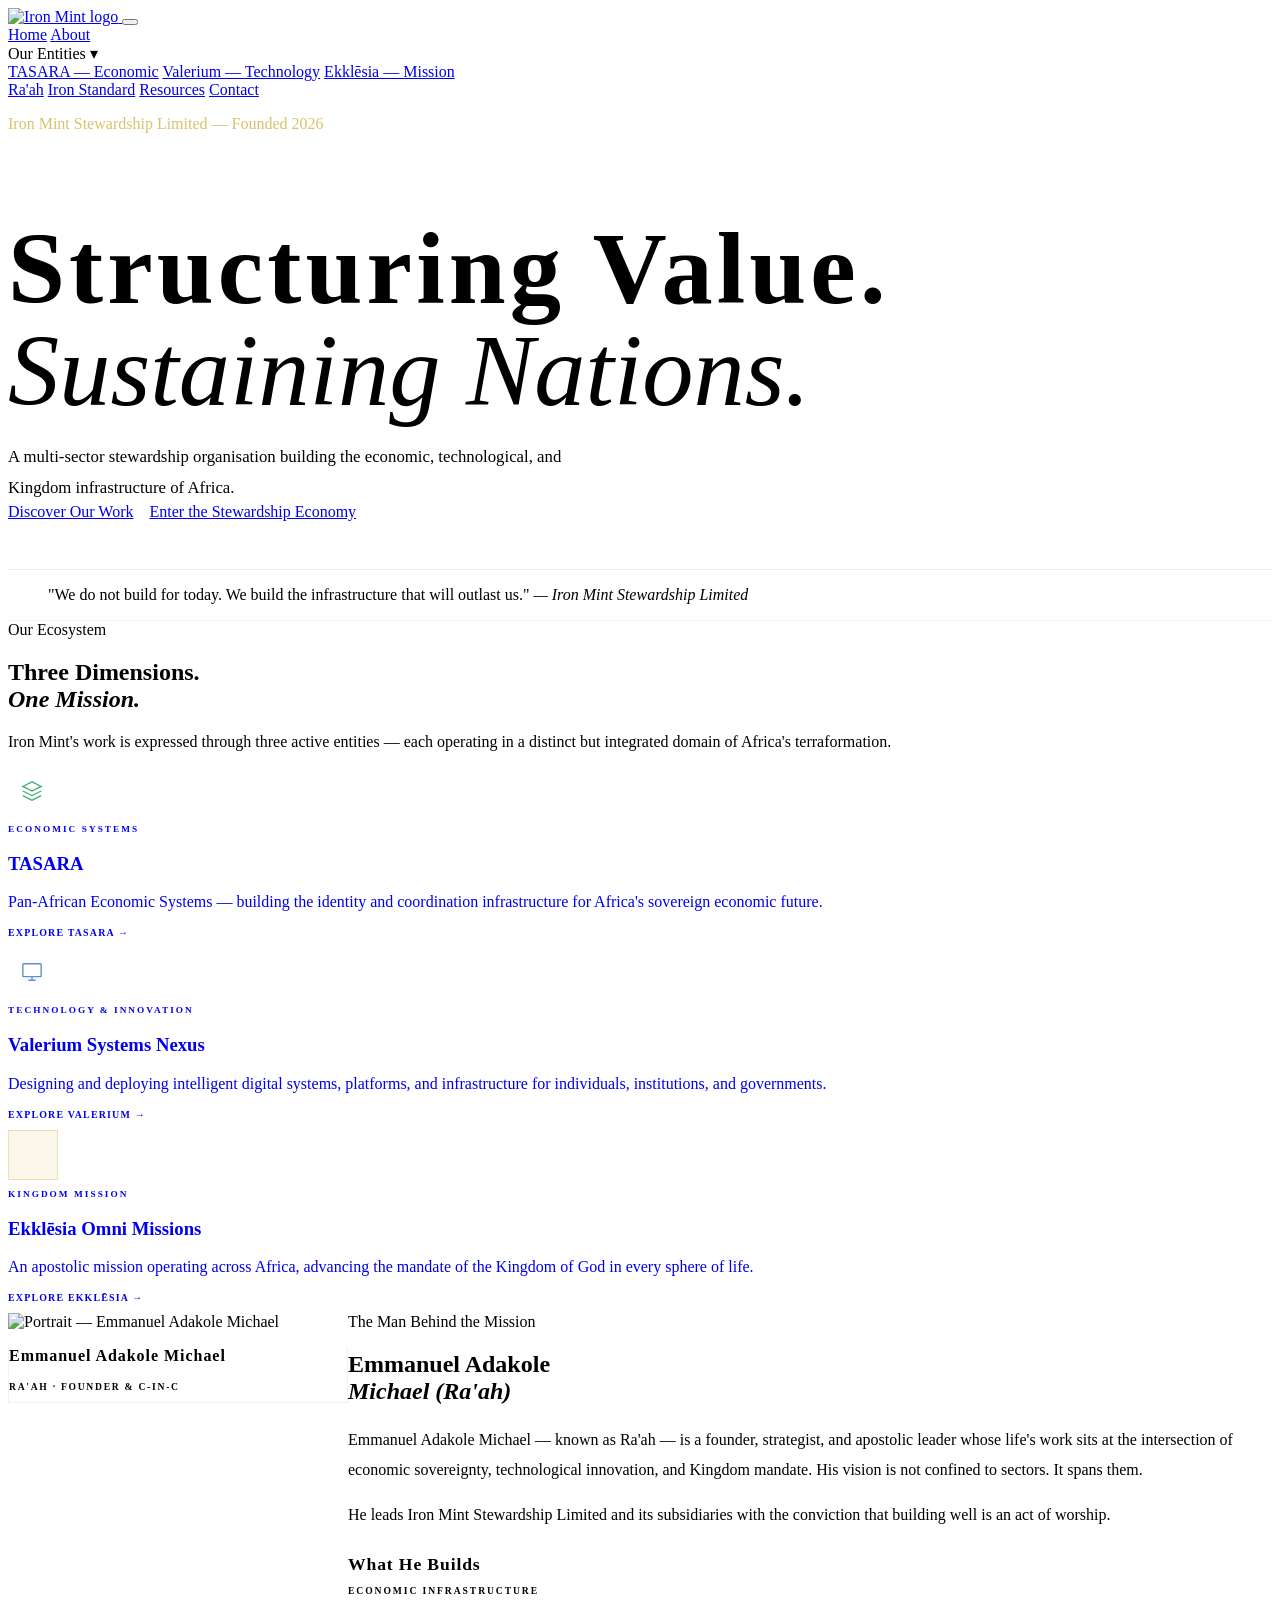
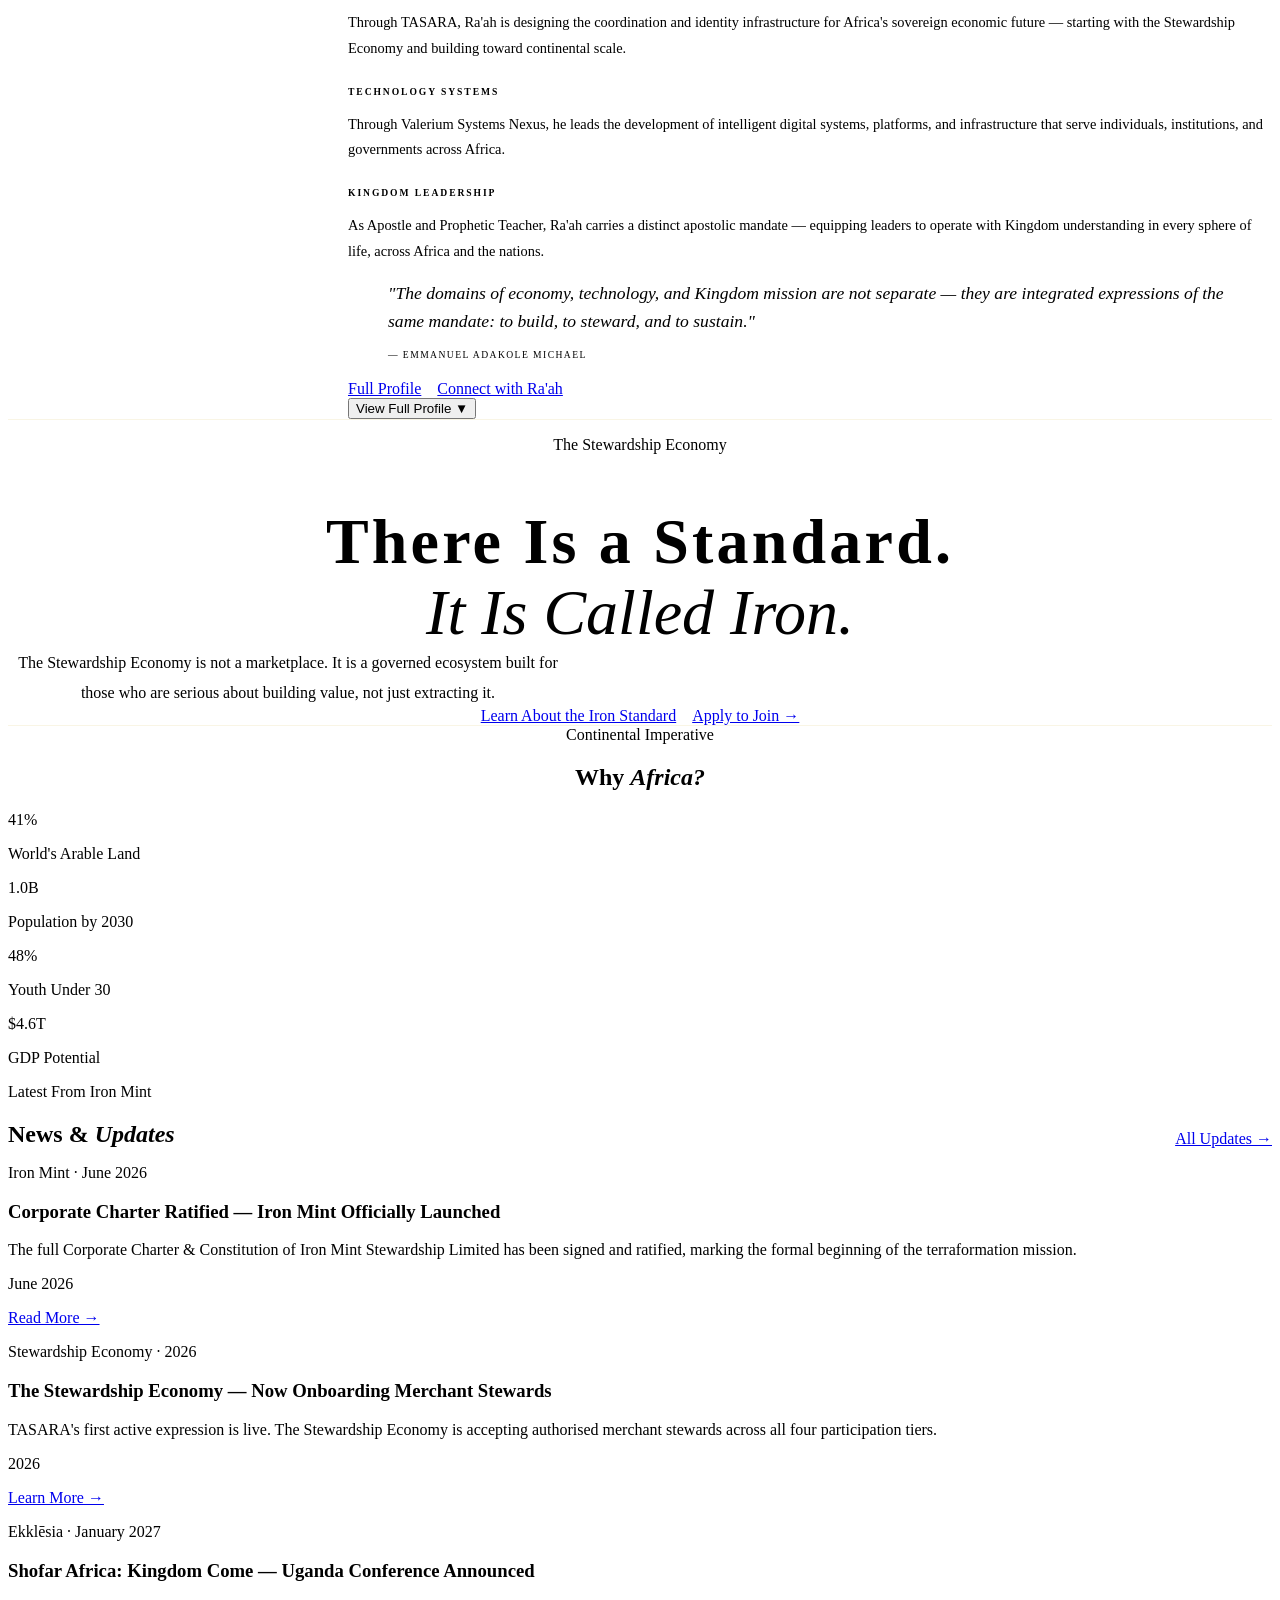
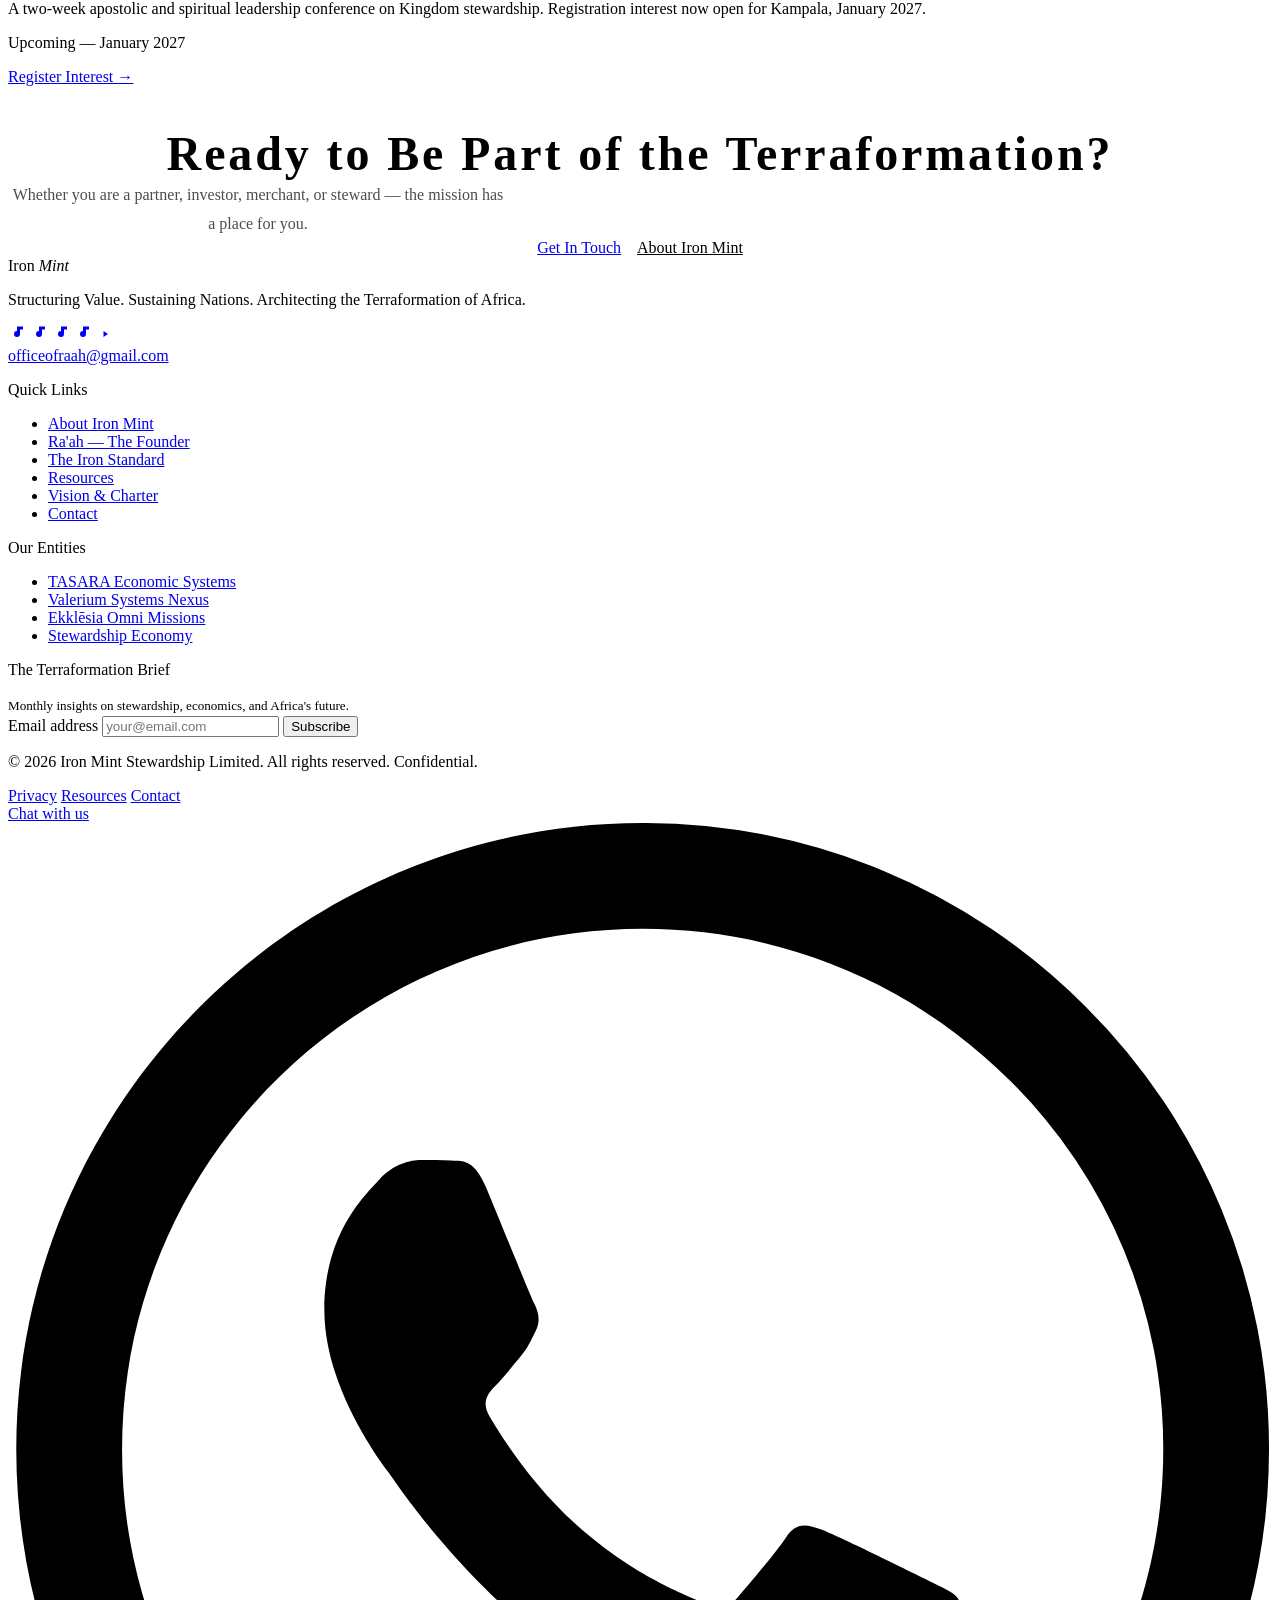
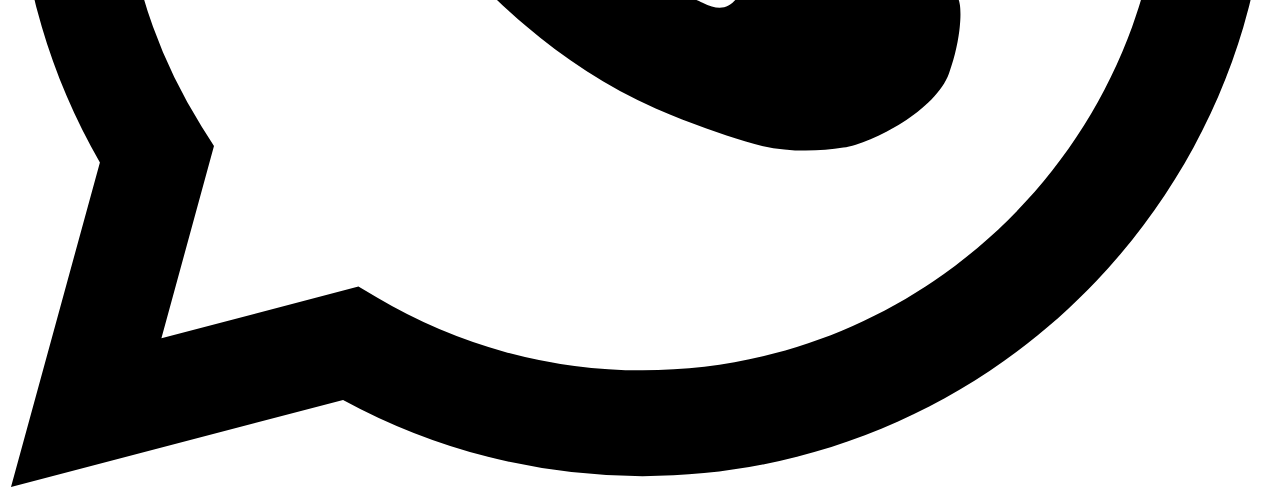
==== index.html @ 4db686f3 "Create index.html" ====
<!DOCTYPE html>
<html lang="en">
<head>
  <meta charset="UTF-8" />
  <meta name="viewport" content="width=device-width, initial-scale=1.0" />
  <title>Iron Mint Stewardship Limited — Structuring Value. Sustaining Nations.</title>
  <meta name="description" content="Iron Mint Stewardship Limited is a multi-sector stewardship organisation building the economic, technological, and Kingdom infrastructure of Africa." />
  <link rel="stylesheet" href="styles.css" />
</head>
<body>

<nav class="site-nav" role="navigation" aria-label="Main">
  <div class="nav-inner">
    <a href="index.html" class="nav-logo" aria-label="Iron Mint">
      <img src="image/iron-mint.png.webp" alt="Iron Mint logo" />
    </a>
    <button class="nav-toggle" aria-expanded="false" aria-label="Toggle navigation">
      <span></span><span></span><span></span>
    </button>
    <div class="nav-links">
      <a href="index.html"         class="nav-link" data-page="home">Home</a>
      <a href="about.html"         class="nav-link" data-page="about">About</a>
      <div class="nav-dropdown">
        <span class="nav-dropdown-toggle" aria-expanded="false">Our Entities ▾</span>
        <div class="nav-dropdown-menu">
          <a href="tasara.html">TASARA — Economic</a>
          <a href="valerium.html">Valerium — Technology</a>
          <a href="ekklesia.html">Ekklēsia — Mission</a>
        </div>
      </div>
      <a href="raah.html"          class="nav-link" data-page="raah">Ra'ah</a>
      <a href="iron-standard.html" class="nav-link" data-page="iron-standard">Iron Standard</a>
      <a href="resources.html"     class="nav-link" data-page="resources">Resources</a>
      <a href="connect.html"       class="nav-contact-btn" data-page="connect">Contact</a>
    </div>
  </div>
</nav>

<main id="main-content">

  <!-- ═══ HERO ═══ -->
  <section class="hero">
    <div class="hero-bg-grid"></div>
    <div class="hero-bg-radial"></div>
    <div class="deco-corner deco-corner-tl" aria-hidden="true"></div>
    <div class="deco-corner deco-corner-tr" aria-hidden="true"></div>

    <div class="hero-inner container">
      <p class="section-label" data-reveal style="color:rgba(201,168,44,0.7);">Iron Mint Stewardship Limited — Founded 2026</p>
      <h1 data-reveal data-reveal-delay="1"
          style="font-family:var(--font-display);font-size:clamp(3rem,8vw,6.5rem);font-weight:600;line-height:1.0;color:var(--white);max-width:900px;margin-bottom:var(--sp-md);letter-spacing:0.04em;">
        Structuring Value.<br><em style="font-family:var(--font-serif);color:var(--gold);font-weight:400;letter-spacing:0;">Sustaining Nations.</em>
      </h1>
      <div data-reveal data-reveal-delay="2" style="width:80px;height:1px;background:linear-gradient(90deg,var(--gold),transparent);margin-bottom:var(--sp-md);"></div>
      <p data-reveal data-reveal-delay="2"
         style="font-size:1.05rem;color:var(--white-70);max-width:560px;line-height:1.85;margin-bottom:var(--sp-lg);font-weight:300;">
        A multi-sector stewardship organisation building the economic, technological, and Kingdom infrastructure of Africa.
      </p>
      <div data-reveal data-reveal-delay="3" style="display:flex;flex-wrap:wrap;gap:1rem;">
        <a href="about.html" class="btn btn-gold">Discover Our Work</a>
        <a href="iron-standard.html" class="btn btn-outline-white">Enter the Stewardship Economy</a>
      </div>
      <div aria-hidden="true" data-reveal data-reveal-delay="5" style="margin-top:var(--sp-2xl);display:flex;align-items:center;gap:0.75rem;">
        <div style="width:1px;height:48px;background:linear-gradient(to bottom,var(--gold),transparent);"></div>
        <span style="font-family:var(--font-display);font-size:0.55rem;letter-spacing:0.3em;text-transform:uppercase;color:rgba(255,255,255,0.3);">Scroll to discover</span>
      </div>
    </div>
  </section>

  <!-- ═══ MISSION PULL QUOTE ═══ -->
  <section class="section-full section-mid" style="border-top:1px solid rgba(201,168,44,0.15);border-bottom:1px solid rgba(201,168,44,0.1);">
    <div class="container" style="padding:var(--sp-xl) var(--sp-md);max-width:920px;">
      <blockquote class="pull-quote" data-reveal>
        "We do not build for today. We build the infrastructure that will outlast us."
        <cite>— Iron Mint Stewardship Limited</cite>
      </blockquote>
    </div>
  </section>

  <!-- ═══ THREE ENTITY CARDS ═══ -->
  <section class="section-full" style="background:var(--black-soft);">
    <div class="container" style="padding:var(--sp-xl) var(--sp-md);">
      <div data-reveal style="margin-bottom:var(--sp-lg);">
        <span class="section-label">Our Ecosystem</span>
        <h2 class="section-title">Three Dimensions.<br><em>One Mission.</em></h2>
        <p class="section-intro">Iron Mint's work is expressed through three active entities — each operating in a distinct but integrated domain of Africa's terraformation.</p>
      </div>
      <div class="grid-3">
        <a href="tasara.html" style="text-decoration:none;">
          <div class="card" style="border-top:3px solid var(--tasara);height:100%;" data-reveal>
            <div style="width:48px;height:48px;background:var(--tasara-glow);border:1px solid var(--tasara-dim);display:flex;align-items:center;justify-content:center;margin-bottom:var(--sp-md);">
              <svg width="22" height="22" viewBox="0 0 24 24" fill="none" stroke="#4CAF7D" stroke-width="1.5"><path d="M12 2L2 7l10 5 10-5-10-5z"/><path d="M2 17l10 5 10-5M2 12l10 5 10-5"/></svg>
            </div>
            <p style="font-family:var(--font-display);font-size:0.58rem;font-weight:700;letter-spacing:0.22em;text-transform:uppercase;color:var(--tasara);margin-bottom:0.5rem;">Economic Systems</p>
            <h3 class="card-title">TASARA</h3>
            <p class="card-body">Pan-African Economic Systems — building the identity and coordination infrastructure for Africa's sovereign economic future.</p>
            <p style="font-family:var(--font-display);font-size:0.62rem;font-weight:700;letter-spacing:0.12em;text-transform:uppercase;color:var(--tasara);margin-top:var(--sp-md);">Explore TASARA →</p>
          </div>
        </a>
        <a href="valerium.html" style="text-decoration:none;">
          <div class="card" style="border-top:3px solid var(--valerium);height:100%;" data-reveal data-reveal-delay="1">
            <div style="width:48px;height:48px;background:var(--valerium-glow);border:1px solid var(--valerium-dim);display:flex;align-items:center;justify-content:center;margin-bottom:var(--sp-md);">
              <svg width="22" height="22" viewBox="0 0 24 24" fill="none" stroke="#5E8FCC" stroke-width="1.5"><rect x="2" y="3" width="20" height="14" rx="1"/><path d="M8 21h8M12 17v4"/></svg>
            </div>
            <p style="font-family:var(--font-display);font-size:0.58rem;font-weight:700;letter-spacing:0.22em;text-transform:uppercase;color:var(--valerium);margin-bottom:0.5rem;">Technology &amp; Innovation</p>
            <h3 class="card-title">Valerium Systems Nexus</h3>
            <p class="card-body">Designing and deploying intelligent digital systems, platforms, and infrastructure for individuals, institutions, and governments.</p>
            <p style="font-family:var(--font-display);font-size:0.62rem;font-weight:700;letter-spacing:0.12em;text-transform:uppercase;color:var(--valerium);margin-top:var(--sp-md);">Explore Valerium →</p>
          </div>
        </a>
        <a href="ekklesia.html" style="text-decoration:none;">
          <div class="card" style="border-top:3px solid var(--gold);height:100%;" data-reveal data-reveal-delay="2">
            <div style="width:48px;height:48px;background:rgba(201,168,44,0.1);border:1px solid rgba(201,168,44,0.3);display:flex;align-items:center;justify-content:center;margin-bottom:var(--sp-md);">
              <svg width="22" height="22" viewBox="0 0 24 24" fill="none" stroke="var(--gold)" stroke-width="1.5"><circle cx="12" cy="12" r="10"/><path d="M12 2v20M2 12h20"/></svg>
            </div>
            <p style="font-family:var(--font-display);font-size:0.58rem;font-weight:700;letter-spacing:0.22em;text-transform:uppercase;color:var(--gold);margin-bottom:0.5rem;">Kingdom Mission</p>
            <h3 class="card-title">Ekklēsia Omni Missions</h3>
            <p class="card-body">An apostolic mission operating across Africa, advancing the mandate of the Kingdom of God in every sphere of life.</p>
            <p style="font-family:var(--font-display);font-size:0.62rem;font-weight:700;letter-spacing:0.12em;text-transform:uppercase;color:var(--gold);margin-top:var(--sp-md);">Explore Ekklēsia →</p>
          </div>
        </a>
      </div>
    </div>
  </section>

  <!-- ═══ RA'AH — CEO SECTION ═══ -->
  <section id="ceo" class="section-full section-mid">
    <div class="container" style="padding:var(--sp-xl) var(--sp-md);">
      <div style="display:grid;grid-template-columns:1fr;gap:var(--sp-xl);align-items:start;" id="ceo-grid">
        <div data-reveal style="max-width:360px;">
          <div class="ceo-photo-frame">
            <img src="image/about.png.webp" alt="Portrait — Emmanuel Adakole Michael" style="width:100%;height:100%;object-fit:cover;display:block;" />
          </div>
          <div style="background:var(--black-surface);padding:var(--sp-sm) var(--sp-md);border:1px solid rgba(201,168,44,0.15);border-top:none;">
            <p style="font-family:var(--font-display);font-size:1rem;color:var(--white);font-weight:600;letter-spacing:0.06em;">Emmanuel Adakole Michael</p>
            <p style="font-family:var(--font-display);font-size:0.6rem;font-weight:600;letter-spacing:0.18em;text-transform:uppercase;color:var(--gold);margin-top:0.3rem;">Ra'ah · Founder &amp; C-in-C</p>
          </div>
        </div>
        <div data-reveal data-reveal-delay="1">
          <span class="section-label">The Man Behind the Mission</span>
          <h2 class="section-title">Emmanuel Adakole<br><em>Michael (Ra'ah)</em></h2>
          <div class="gold-rule"></div>
          <p style="font-size:1rem;color:var(--white-70);line-height:1.85;margin-bottom:var(--sp-md);font-weight:300;">
            Emmanuel Adakole Michael — known as Ra'ah — is a founder, strategist, and apostolic leader whose life's work sits at the intersection of economic sovereignty, technological innovation, and Kingdom mandate. His vision is not confined to sectors. It spans them.
          </p>
          <p style="font-size:1rem;color:var(--white-45);line-height:1.85;margin-bottom:var(--sp-md);font-weight:300;">
            He leads Iron Mint Stewardship Limited and its subsidiaries with the conviction that building well is an act of worship.
          </p>
          <div class="ceo-expand-content" id="ceo-expand-content">
            <div style="border-top:1px solid rgba(255,255,255,0.08);padding-top:var(--sp-md);margin-top:var(--sp-xs);">
              <h4 style="font-family:var(--font-display);font-size:1.1rem;color:var(--white);margin-bottom:var(--sp-sm);letter-spacing:0.05em;">What He Builds</h4>
              <div style="display:grid;gap:var(--sp-md);">
                <div style="border-left:2px solid var(--tasara);padding-left:var(--sp-md);">
                  <p style="font-family:var(--font-display);font-size:0.6rem;font-weight:700;letter-spacing:0.2em;text-transform:uppercase;color:var(--tasara);margin-bottom:0.4rem;">Economic Infrastructure</p>
                  <p style="font-size:0.9rem;color:var(--white-70);line-height:1.8;">Through TASARA, Ra'ah is designing the coordination and identity infrastructure for Africa's sovereign economic future — starting with the Stewardship Economy and building toward continental scale.</p>
                </div>
                <div style="border-left:2px solid var(--valerium);padding-left:var(--sp-md);">
                  <p style="font-family:var(--font-display);font-size:0.6rem;font-weight:700;letter-spacing:0.2em;text-transform:uppercase;color:var(--valerium);margin-bottom:0.4rem;">Technology Systems</p>
                  <p style="font-size:0.9rem;color:var(--white-70);line-height:1.8;">Through Valerium Systems Nexus, he leads the development of intelligent digital systems, platforms, and infrastructure that serve individuals, institutions, and governments across Africa.</p>
                </div>
                <div style="border-left:2px solid var(--gold);padding-left:var(--sp-md);">
                  <p style="font-family:var(--font-display);font-size:0.6rem;font-weight:700;letter-spacing:0.2em;text-transform:uppercase;color:var(--gold);margin-bottom:0.4rem;">Kingdom Leadership</p>
                  <p style="font-size:0.9rem;color:var(--white-70);line-height:1.8;">As Apostle and Prophetic Teacher, Ra'ah carries a distinct apostolic mandate — equipping leaders to operate with Kingdom understanding in every sphere of life, across Africa and the nations.</p>
                </div>
              </div>
              <blockquote style="border-left:2px solid var(--gold);padding-left:var(--sp-md);margin-top:var(--sp-md);font-family:var(--font-serif);font-style:italic;font-size:1.1rem;color:var(--white-90);line-height:1.6;">
                "The domains of economy, technology, and Kingdom mission are not separate — they are integrated expressions of the same mandate: to build, to steward, and to sustain."
                <cite style="display:block;margin-top:0.75rem;font-family:var(--font-display);font-size:0.6rem;font-style:normal;letter-spacing:0.15em;text-transform:uppercase;color:var(--gold-dim);">— Emmanuel Adakole Michael</cite>
              </blockquote>
              <div style="display:flex;flex-wrap:wrap;gap:1rem;margin-top:var(--sp-md);">
                <a href="raah.html" class="btn btn-outline-gold btn-sm">Full Profile</a>
                <a href="connect.html" class="btn btn-ghost btn-sm"
                   data-wa-message="Hello Iron Mint, I would like to connect with Ra'ah regarding a business/ministry opportunity.">Connect with Ra'ah</a>
              </div>
            </div>
          </div>
          <button class="btn-expand" id="ceo-expand-btn" aria-expanded="false">
            <span class="expand-text">View Full Profile</span>
            <span class="expand-arrow">▼</span>
          </button>
        </div>
      </div>
    </div>
  </section>

  <!-- ═══ IRON STANDARD TEASER ═══ -->
  <section class="section-full" style="background:var(--black-soft);border-top:1px solid rgba(201,168,44,0.12);border-bottom:1px solid rgba(201,168,44,0.12);">
    <div class="container" style="padding:var(--sp-xl) var(--sp-md);text-align:center;">
      <p class="section-label section-label-muted" data-reveal style="text-align:center;">The Stewardship Economy</p>
      <h2 data-reveal data-reveal-delay="1"
          style="font-family:var(--font-display);font-size:clamp(2rem,5vw,4rem);color:var(--white);margin-bottom:var(--sp-md);line-height:1.1;letter-spacing:0.05em;">
        There Is a Standard.<br><em style="font-family:var(--font-serif);color:var(--gold);font-weight:400;letter-spacing:0;">It Is Called Iron.</em>
      </h2>
      <p data-reveal data-reveal-delay="2" style="color:var(--white-70);max-width:560px;margin:0 auto var(--sp-lg);line-height:1.85;font-weight:300;">
        The Stewardship Economy is not a marketplace. It is a governed ecosystem built for those who are serious about building value, not just extracting it.
      </p>
      <div data-reveal data-reveal-delay="3" style="display:flex;flex-wrap:wrap;gap:1rem;justify-content:center;">
        <a href="iron-standard.html" class="btn btn-gold">Learn About the Iron Standard</a>
        <a href="connect.html" class="btn btn-outline-white"
           data-wa-message="Hello Iron Mint, I am interested in entering the Stewardship Economy as a merchant steward.">Apply to Join →</a>
      </div>
    </div>
  </section>

  <!-- ═══ WHY AFRICA — STATS ═══ -->
  <section class="section-full section-black">
    <div class="container" style="padding:var(--sp-xl) var(--sp-md);">
      <div data-reveal style="margin-bottom:var(--sp-lg);text-align:center;">
        <span class="section-label" style="text-align:center;display:block;">Continental Imperative</span>
        <h2 class="section-title" style="text-align:center;">Why <em>Africa?</em></h2>
      </div>
      <div class="stat-grid" data-reveal data-reveal-delay="1">
        <div class="stat-cell"><div class="stat-number" data-target="60" data-suffix="%">0%</div><p class="stat-label">World's Arable Land</p></div>
        <div class="stat-cell"><div class="stat-number" data-target="1.4" data-suffix="B" data-decimals="1">0</div><p class="stat-label">Population by 2030</p></div>
        <div class="stat-cell"><div class="stat-number" data-target="70" data-suffix="%">0%</div><p class="stat-label">Youth Under 30</p></div>
        <div class="stat-cell"><div class="stat-number" data-target="6.7" data-suffix="T" data-prefix="$" data-decimals="1">0</div><p class="stat-label">GDP Potential</p></div>
      </div>
    </div>
  </section>

  <!-- ═══ LATEST NEWS ═══ -->
  <section class="section-full section-mid">
    <div class="container" style="padding:var(--sp-xl) var(--sp-md);">
      <div style="display:flex;align-items:flex-end;justify-content:space-between;flex-wrap:wrap;gap:var(--sp-sm);margin-bottom:var(--sp-lg);" data-reveal>
        <div>
          <span class="section-label">Latest From Iron Mint</span>
          <h2 class="section-title" style="margin-bottom:0;">News &amp; <em>Updates</em></h2>
        </div>
        <a href="connect.html#insights" class="btn btn-ghost">All Updates →</a>
      </div>
      <div class="grid-3">
        <article class="news-card" data-reveal>
          <div class="news-card-body">
            <p class="news-tag">Iron Mint · June 2026</p>
            <h3 class="news-title">Corporate Charter Ratified — Iron Mint Officially Launched</h3>
            <p class="news-excerpt">The full Corporate Charter &amp; Constitution of Iron Mint Stewardship Limited has been signed and ratified, marking the formal beginning of the terraformation mission.</p>
            <p class="news-date">June 2026</p>
          </div>
          <div style="padding:0 var(--sp-md) var(--sp-md);">
            <a href="connect.html" class="btn btn-ghost btn-sm"
               data-wa-message="Hello Iron Mint, I'd like to learn more about your recent launch and charter.">Read More →</a>
          </div>
        </article>
        <article class="news-card" data-reveal data-reveal-delay="1">
          <div class="news-card-body">
            <p class="news-tag">Stewardship Economy · 2026</p>
            <h3 class="news-title">The Stewardship Economy — Now Onboarding Merchant Stewards</h3>
            <p class="news-excerpt">TASARA's first active expression is live. The Stewardship Economy is accepting authorised merchant stewards across all four participation tiers.</p>
            <p class="news-date">2026</p>
          </div>
          <div style="padding:0 var(--sp-md) var(--sp-md);">
            <a href="iron-standard.html" class="btn btn-ghost btn-sm">Learn More →</a>
          </div>
        </article>
        <article class="news-card" data-reveal data-reveal-delay="2">
          <div class="news-card-body">
            <p class="news-tag">Ekklēsia · January 2027</p>
            <h3 class="news-title">Shofar Africa: Kingdom Come — Uganda Conference Announced</h3>
            <p class="news-excerpt">A two-week apostolic and spiritual leadership conference on Kingdom stewardship. Registration interest now open for Kampala, January 2027.</p>
            <p class="news-date">Upcoming — January 2027</p>
          </div>
          <div style="padding:0 var(--sp-md) var(--sp-md);">
            <a class="btn btn-ghost btn-sm"
               data-wa-message="Hello Iron Mint, I am interested in the Shofar Africa Kingdom Come conference in Uganda, January 2027.">Register Interest →</a>
          </div>
        </article>
      </div>
    </div>
  </section>

  <!-- ═══ FINAL CTA ═══ -->
  <section class="section-full section-gold" style="text-align:center;">
    <div class="container" style="padding:var(--sp-xl) var(--sp-md);">
      <h2 data-reveal style="font-family:var(--font-display);font-size:clamp(1.8rem,4vw,3rem);color:var(--black);margin-bottom:var(--sp-md);letter-spacing:0.06em;">
        Ready to Be Part of the Terraformation?
      </h2>
      <p data-reveal data-reveal-delay="1" style="color:rgba(0,0,0,0.7);max-width:500px;margin:0 auto var(--sp-lg);line-height:1.8;font-weight:400;">
        Whether you are a partner, investor, merchant, or steward — the mission has a place for you.
      </p>
      <div data-reveal data-reveal-delay="2" style="display:flex;flex-wrap:wrap;gap:1rem;justify-content:center;">
        <a href="connect.html" class="btn btn-dark">Get In Touch</a>
        <a href="about.html"   class="btn btn-outline-gold" style="border-color:var(--black);color:var(--black);">About Iron Mint</a>
      </div>
    </div>
  </section>

</main>

<footer class="site-footer">
  <div class="footer-main">
    <div>
      <div class="footer-brand-name">Iron <em>Mint</em></div>
      <p class="footer-tagline">Structuring Value. Sustaining Nations. Architecting the Terraformation of Africa.</p>
      <div class="footer-social-row" style="margin-top:var(--sp-md);">
        <a href="https://tiktok.com/@apostleraah" class="footer-social-link" aria-label="TikTok" target="_blank" rel="noopener"><svg class="icon icon-tiktok" width="18" height="18" viewBox="0 0 24 24" xmlns="http://www.w3.org/2000/svg" aria-hidden="true"><path d="M12 2v6a4 4 0 1 0 4 4V6h4V2h-8z" fill="currentColor"/></svg></a>
        <a href="https://tiktok.com/@apostleraah" class="footer-social-link" aria-label="TikTok" target="_blank" rel="noopener"><svg class="icon icon-tiktok" width="18" height="18" viewBox="0 0 24 24" xmlns="http://www.w3.org/2000/svg" aria-hidden="true"><path d="M12 2v6a4 4 0 1 0 4 4V6h4V2h-8z" fill="currentColor"/></svg></a>
        <a href="https://tiktok.com/@apostleraah" class="footer-social-link" aria-label="TikTok" target="_blank" rel="noopener"><svg class="icon icon-tiktok" width="18" height="18" viewBox="0 0 24 24" xmlns="http://www.w3.org/2000/svg" aria-hidden="true"><path d="M12 2v6a4 4 0 1 0 4 4V6h4V2h-8z" fill="currentColor"/></svg></a>
        <a href="https://tiktok.com/@apostleraah" class="footer-social-link" aria-label="TikTok" target="_blank" rel="noopener"><svg class="icon icon-tiktok" width="18" height="18" viewBox="0 0 24 24" xmlns="http://www.w3.org/2000/svg" aria-hidden="true"><path d="M12 2v6a4 4 0 1 0 4 4V6h4V2h-8z" fill="currentColor"/></svg></a>
        <a href="https://youtube.com/@apostle_raah" class="footer-social-link" aria-label="YouTube" target="_blank" rel="noopener"><svg class="icon icon-youtube" width="18" height="18" viewBox="0 0 24 24" xmlns="http://www.w3.org/2000/svg" aria-hidden="true"><path d="M10 8l6 4-6 4z" fill="currentColor"/></svg></a>
      </div>
      <p style="margin-top:var(--sp-md);"><a href="mailto:officeofraah@gmail.com" class="footer-email-link">officeofraah@gmail.com</a></p>
    </div>
    <div>
      <p class="footer-heading">Quick Links</p>
      <ul class="footer-link-list">
        <li><a href="about.html">About Iron Mint</a></li>
        <li><a href="raah.html">Ra'ah — The Founder</a></li>
        <li><a href="iron-standard.html">The Iron Standard</a></li>
        <li><a href="resources.html">Resources</a></li>
        <li><a href="legacy.html">Vision &amp; Charter</a></li>
        <li><a href="connect.html">Contact</a></li>
      </ul>
    </div>
    <div>
      <p class="footer-heading">Our Entities</p>
      <ul class="footer-link-list">
        <li><a href="tasara.html">TASARA Economic Systems</a></li>
        <li><a href="valerium.html">Valerium Systems Nexus</a></li>
        <li><a href="ekklesia.html">Ekklēsia Omni Missions</a></li>
        <li><a href="iron-standard.html">Stewardship Economy</a></li>
      </ul>
    </div>
    <div>
      <p class="footer-heading">The Terraformation Brief</p>
      <p style="font-size:0.82rem;color:var(--white-45);margin-bottom:var(--sp-sm);line-height:1.65;">Monthly insights on stewardship, economics, and Africa's future.</p>
      <form class="newsletter-form footer-newsletter-form" novalidate>
        <label for="footer-nl" class="sr-only">Email address</label>
        <input type="email" id="footer-nl" placeholder="your@email.com" required />
        <button type="submit">Subscribe</button>
      </form>
    </div>
  </div>
  <div class="footer-bottom">
    <p class="footer-copy">© <span class="current-year">2026</span> Iron Mint Stewardship Limited. All rights reserved. Confidential.</p>
    <div class="footer-bottom-links">
      <a href="#">Privacy</a>
      <a href="resources.html">Resources</a>
      <a href="connect.html">Contact</a>
    </div>
  </div>
</footer>

<script src="app.js"></script>
<script>
  document.querySelector('[data-page="home"]').setAttribute('aria-current','page');
  const g = document.getElementById('ceo-grid');
  if (g && window.innerWidth >= 900) { g.style.gridTemplateColumns = '340px 1fr'; }
  window.addEventListener('resize', () => {
    if (g) g.style.gridTemplateColumns = window.innerWidth >= 900 ? '340px 1fr' : '1fr';
  });
</script>
</body>
</html>
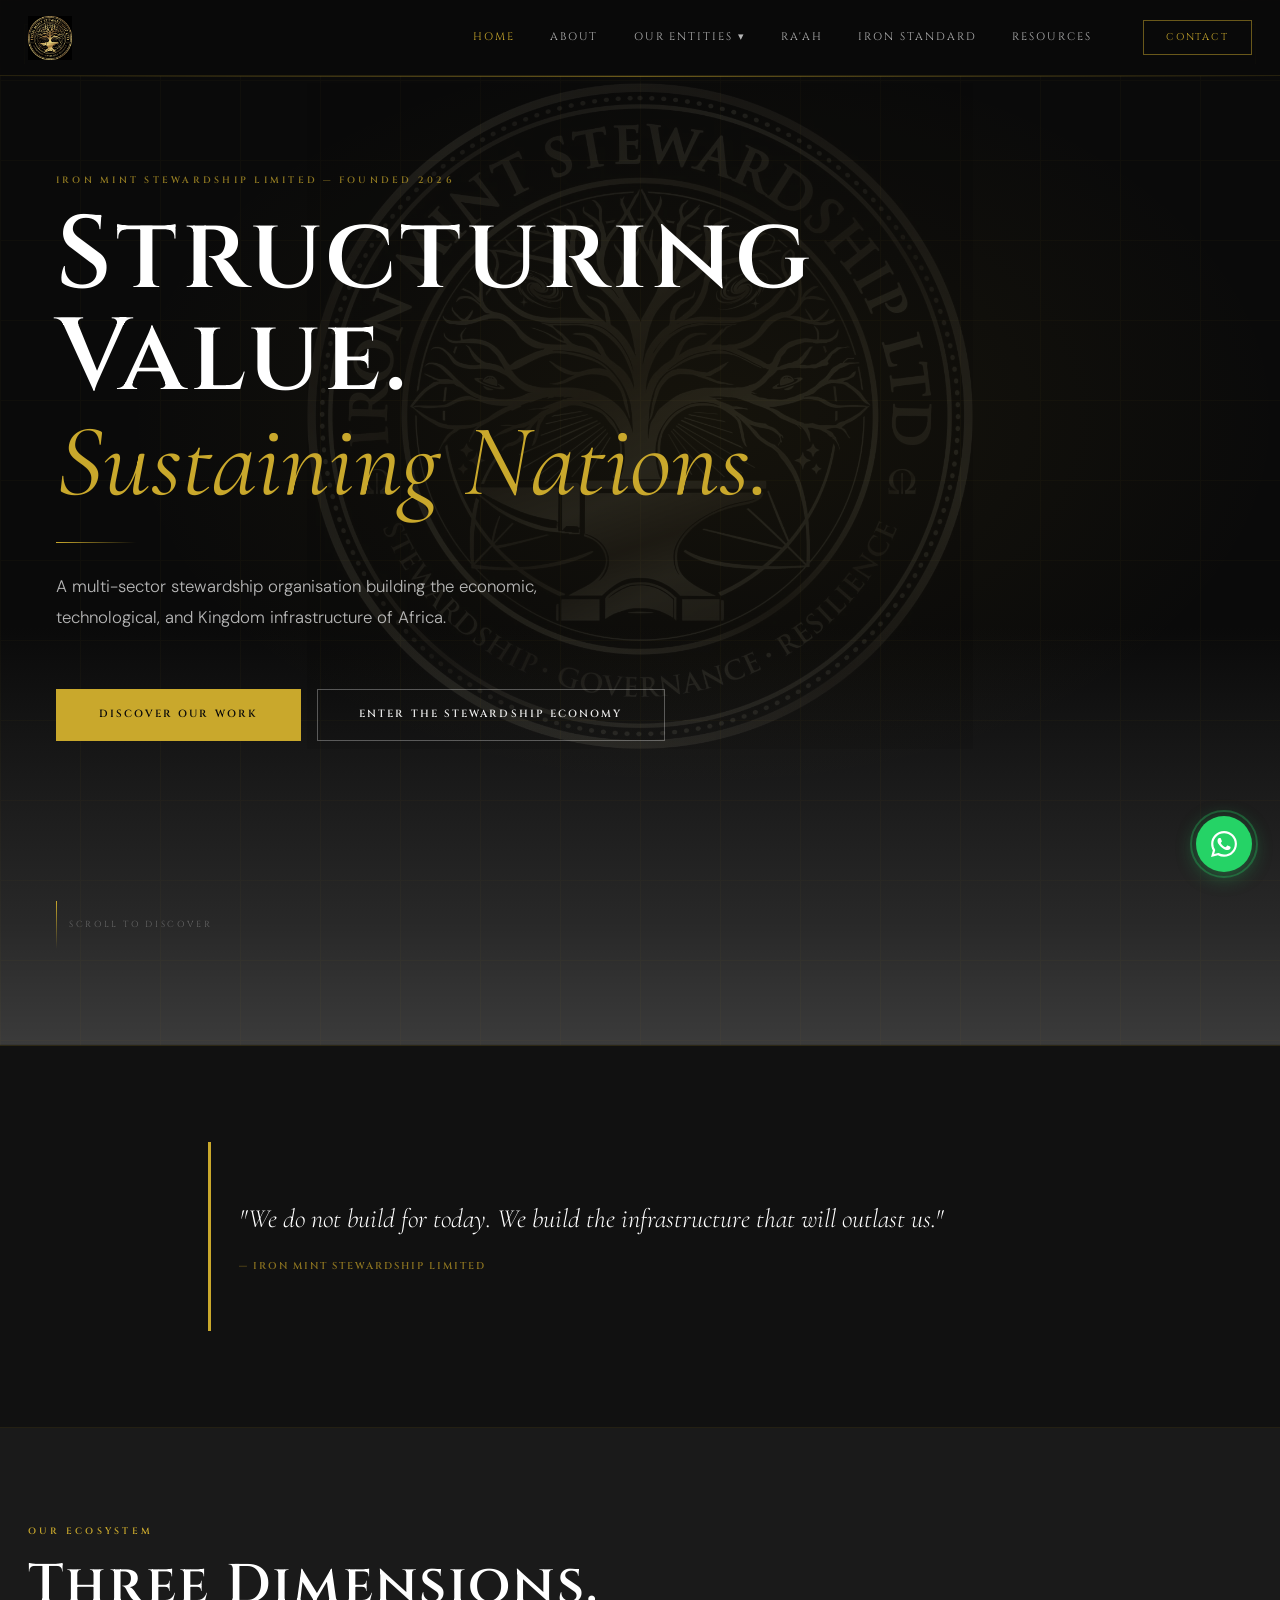
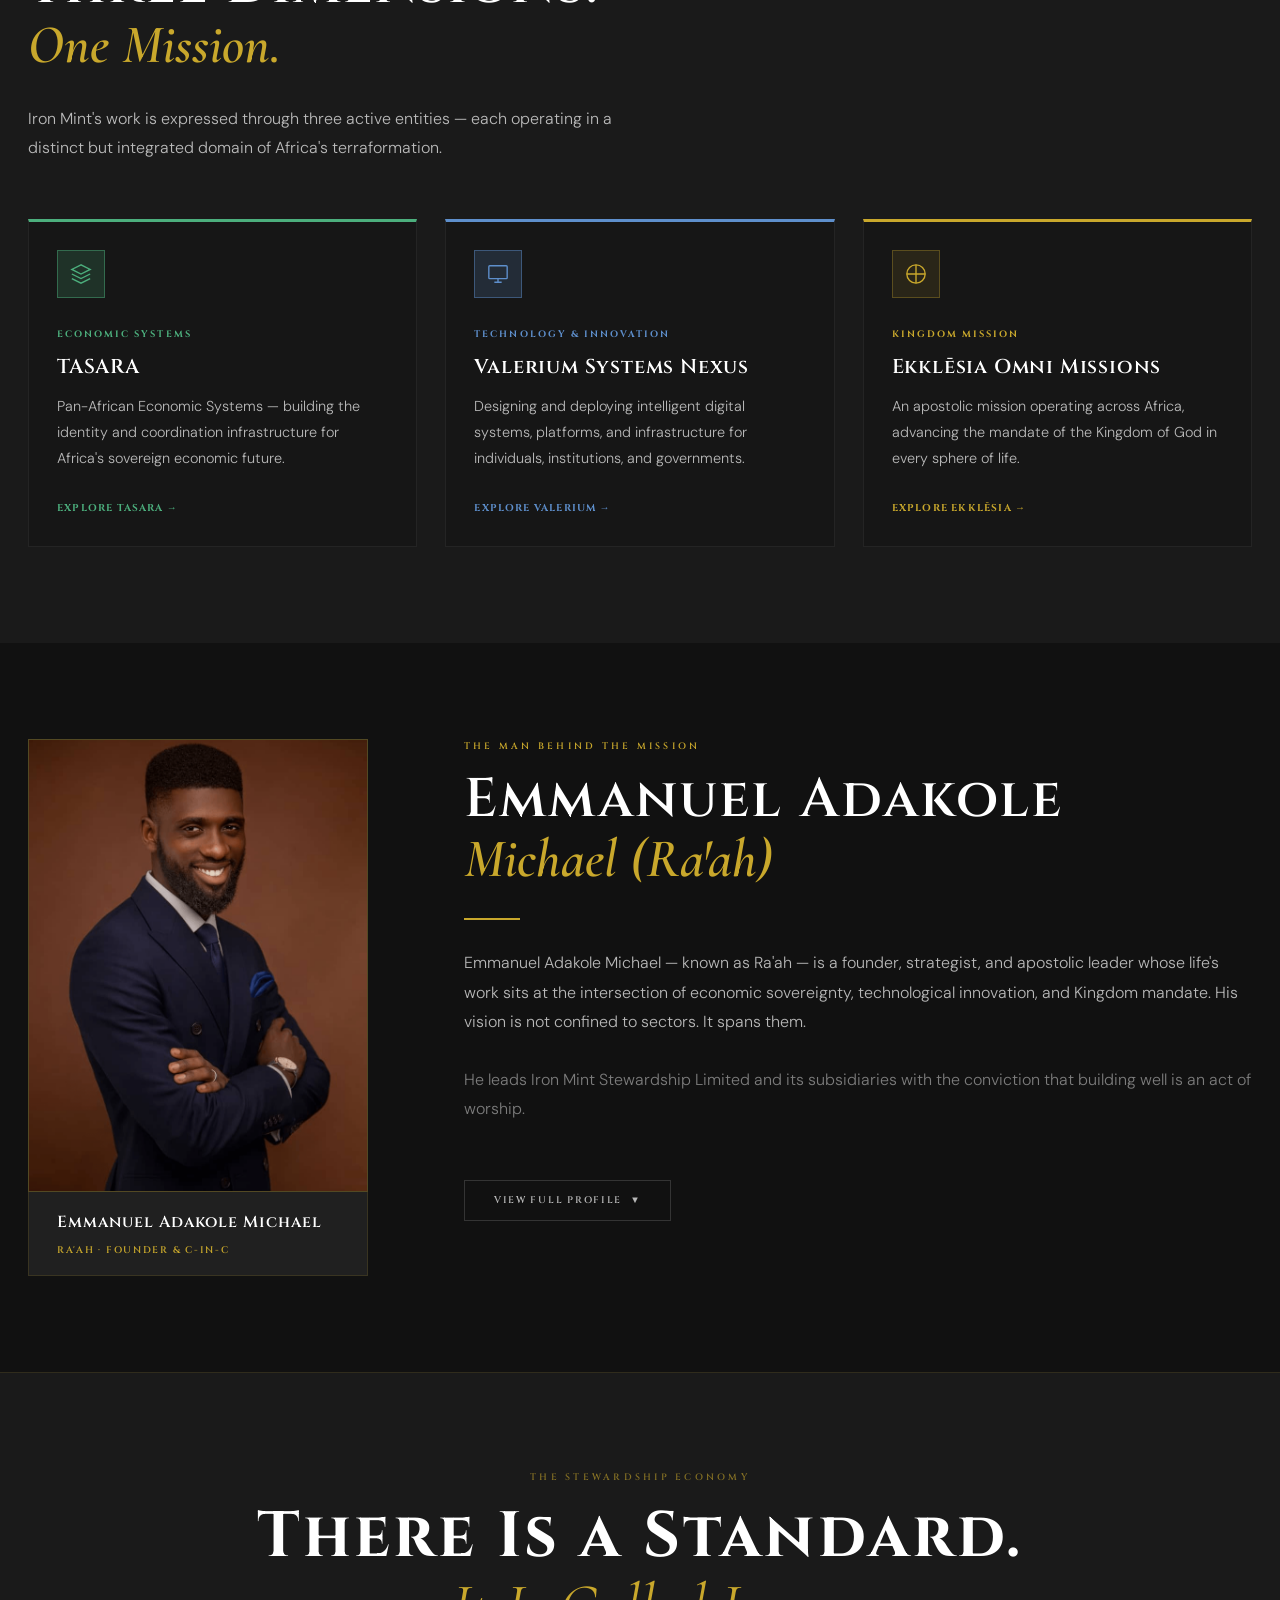
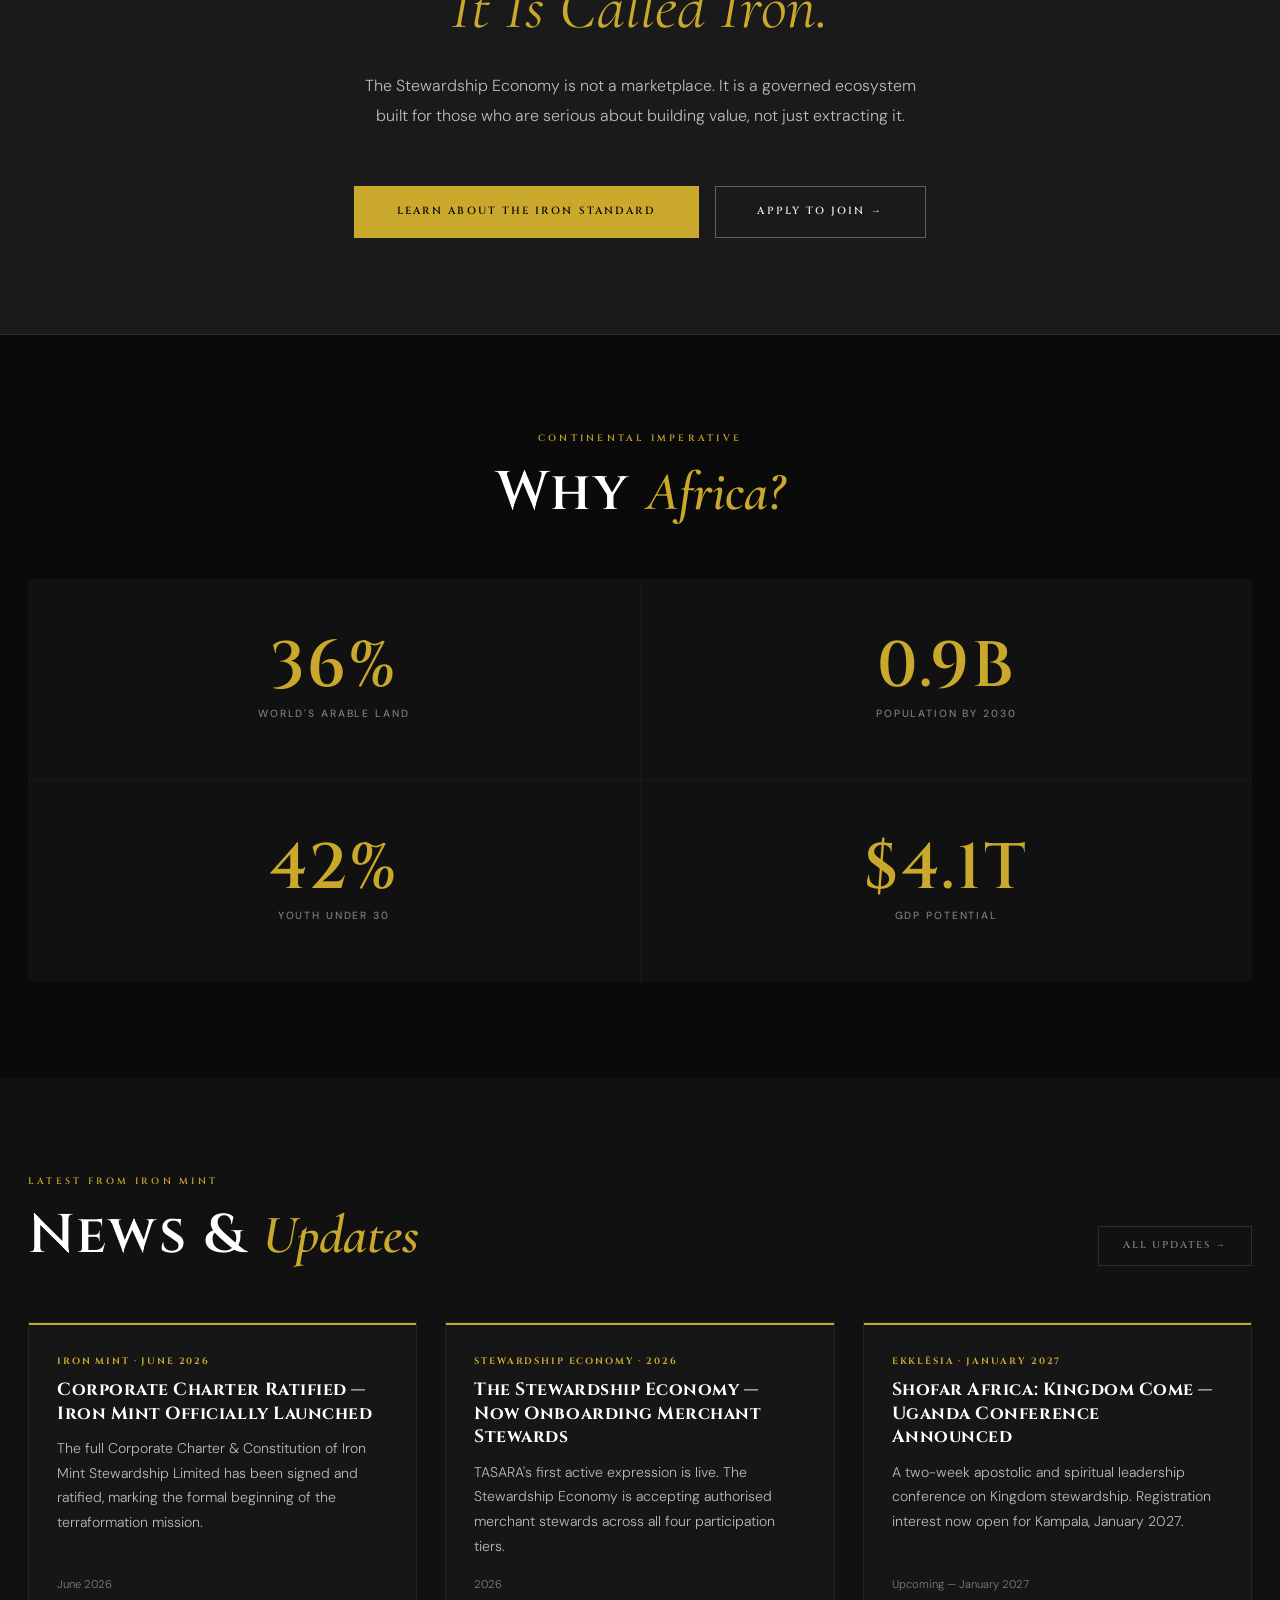
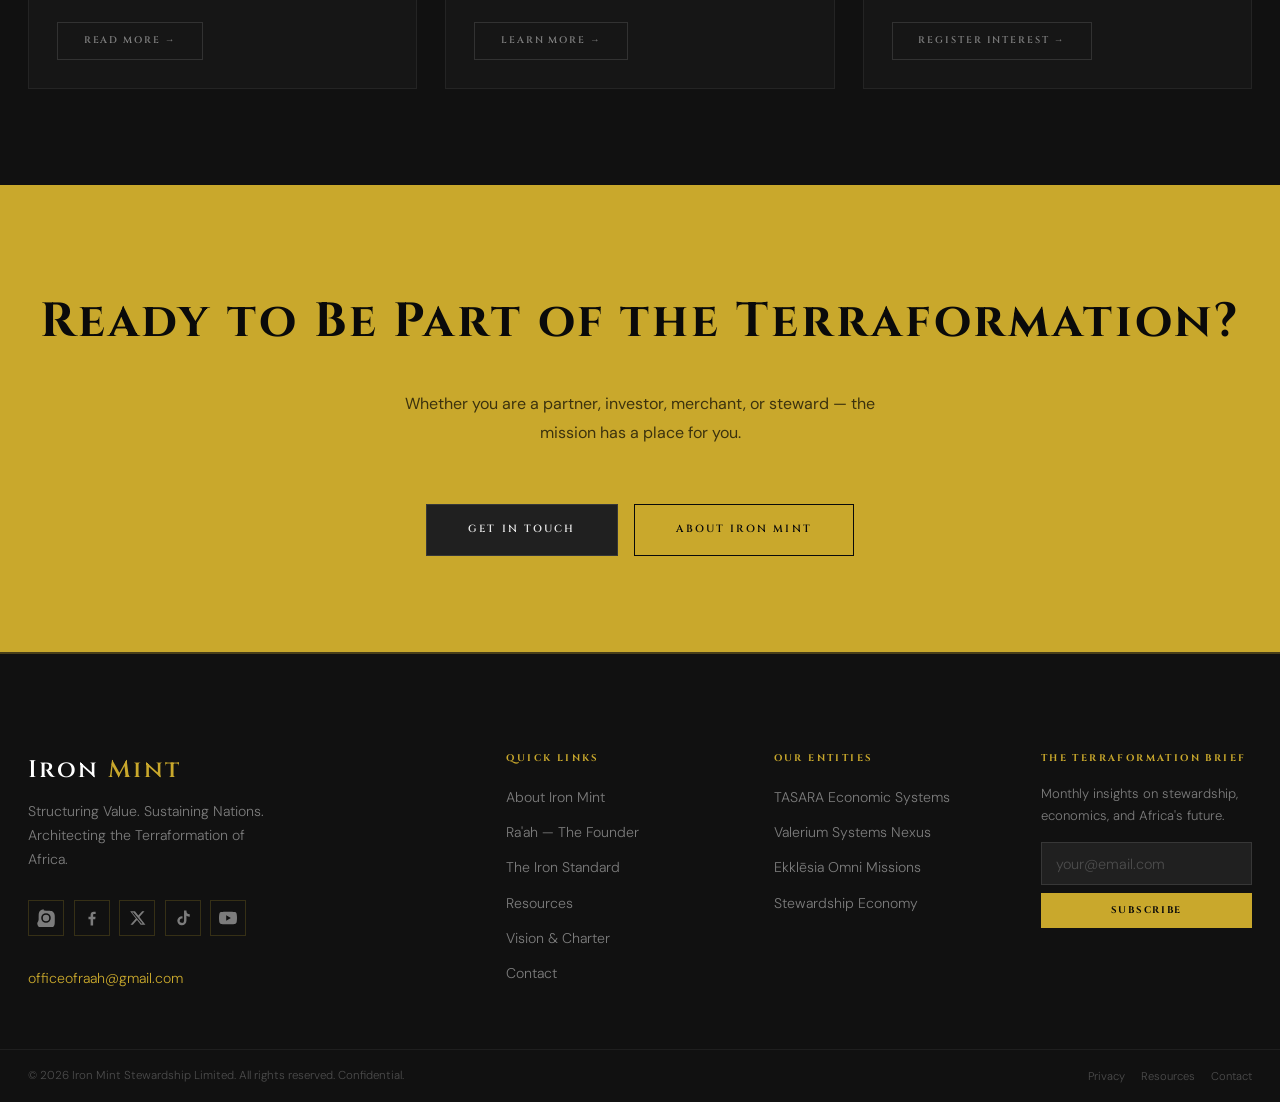
==== commit 89987dc5: "Update index.html" ====
--- a/index.html
+++ b/index.html
@@ -292,11 +292,31 @@
       <div class="footer-brand-name">Iron <em>Mint</em></div>
       <p class="footer-tagline">Structuring Value. Sustaining Nations. Architecting the Terraformation of Africa.</p>
       <div class="footer-social-row" style="margin-top:var(--sp-md);">
-        <a href="https://tiktok.com/@apostleraah" class="footer-social-link" aria-label="TikTok" target="_blank" rel="noopener"><svg class="icon icon-tiktok" width="18" height="18" viewBox="0 0 24 24" xmlns="http://www.w3.org/2000/svg" aria-hidden="true"><path d="M12 2v6a4 4 0 1 0 4 4V6h4V2h-8z" fill="currentColor"/></svg></a>
-        <a href="https://tiktok.com/@apostleraah" class="footer-social-link" aria-label="TikTok" target="_blank" rel="noopener"><svg class="icon icon-tiktok" width="18" height="18" viewBox="0 0 24 24" xmlns="http://www.w3.org/2000/svg" aria-hidden="true"><path d="M12 2v6a4 4 0 1 0 4 4V6h4V2h-8z" fill="currentColor"/></svg></a>
-        <a href="https://tiktok.com/@apostleraah" class="footer-social-link" aria-label="TikTok" target="_blank" rel="noopener"><svg class="icon icon-tiktok" width="18" height="18" viewBox="0 0 24 24" xmlns="http://www.w3.org/2000/svg" aria-hidden="true"><path d="M12 2v6a4 4 0 1 0 4 4V6h4V2h-8z" fill="currentColor"/></svg></a>
-        <a href="https://tiktok.com/@apostleraah" class="footer-social-link" aria-label="TikTok" target="_blank" rel="noopener"><svg class="icon icon-tiktok" width="18" height="18" viewBox="0 0 24 24" xmlns="http://www.w3.org/2000/svg" aria-hidden="true"><path d="M12 2v6a4 4 0 1 0 4 4V6h4V2h-8z" fill="currentColor"/></svg></a>
-        <a href="https://youtube.com/@apostle_raah" class="footer-social-link" aria-label="YouTube" target="_blank" rel="noopener"><svg class="icon icon-youtube" width="18" height="18" viewBox="0 0 24 24" xmlns="http://www.w3.org/2000/svg" aria-hidden="true"><path d="M10 8l6 4-6 4z" fill="currentColor"/></svg></a>
+        <a href="https://instagram.com/apostleraah" target="_blank" rel="noopener" class="footer-social-link" aria-label="Instagram">
+          <svg class="icon icon-instagram" viewBox="0 0 24 24" width="18" height="18" xmlns="http://www.w3.org/2000/svg" aria-hidden="true">
+            <path d="M12 2.2c3.2 0 3.6 0 4.85.07 1.25.06 2.1.25 2.85.55.77.3 1.42.7 2.07 1.35.65.65 1.05 1.3 1.35 2.07.3.75.49 1.6.55 2.85.06 1.25.07 1.65.07 4.85s-.01 3.6-.07 4.85c-.06 1.25-.25 2.1-.55 2.85a5.75 5.75 0 0 1-1.35 2.07 5.75 5.75 0 0 1-2.07 1.35c-.75.3-1.6.49-2.85.55-1.25.06-1.65.07-4.85.07s-3.6-.01-4.85-.07c-1.25-.06-2.1-.25-2.85-.55a5.75 5.75 0 0 1-2.07-1.35 5.75 5.75 0 0 1-1.35-2.07c-.3-.75-.49-1.6-.55-2.85C2.2 15.6 2.2 15.2 2.2 12s.01-3.6.07-4.85c.06-1.25.25-2.1.55-2.85.3-.77.7-1.42 1.35-2.07a5.75 5.75 0 0 1 2.07-1.35c.75-.3 1.6-.49 2.85-.55C8.4 2.2 8.8 2.2 12 2.2zm0 3.4a6.4 6.4 0 1 0 0 12.8 6.4 6.4 0 0 0 0-12.8zm0 2.16a4.24 4.24 0 1 1 0 8.48 4.24 4.24 0 0 1 0-8.48zm6.65-2.4a1.5 1.5 0 1 1-3 0 1.5 1.5 0 0 1 3 0z" fill="currentColor"/>
+          </svg>
+        </a>
+        <a href="https://facebook.com/apostleraah" target="_blank" rel="noopener" class="footer-social-link" aria-label="Facebook">
+          <svg class="icon icon-facebook" viewBox="0 0 24 24" width="18" height="18" xmlns="http://www.w3.org/2000/svg" aria-hidden="true">
+            <path d="M13.5 21.9v-8.4h2.82l.42-3.27h-3.24V8.13c0-.95.26-1.6 1.63-1.6h1.74V3.63c-.3-.04-1.33-.13-2.53-.13-2.5 0-4.22 1.53-4.22 4.34v2.42H7.3v3.27h2.82v8.4h3.38z" fill="currentColor"/>
+          </svg>
+        </a>
+        <a href="https://x.com/apostleraah" target="_blank" rel="noopener" class="footer-social-link" aria-label="X">
+          <svg class="icon icon-x" viewBox="0 0 24 24" width="18" height="18" xmlns="http://www.w3.org/2000/svg" aria-hidden="true">
+            <path d="M18.9 2.9h3.1l-6.8 7.75 8 10.45h-6.26l-4.9-6.4-5.6 6.4H3.3l7.28-8.3L2.9 2.9h6.42l4.43 5.85L18.9 2.9zm-1.1 16.35h1.72L7.28 4.7H5.44l12.36 14.55z" fill="currentColor"/>
+          </svg>
+        </a>
+        <a href="https://tiktok.com/@apostleraah" target="_blank" rel="noopener" class="footer-social-link" aria-label="TikTok">
+          <svg class="icon icon-tiktok" viewBox="0 0 24 24" width="18" height="18" xmlns="http://www.w3.org/2000/svg" aria-hidden="true">
+            <path d="M16.6 2h-3.2v13.6a2.9 2.9 0 1 1-2.05-2.77V9.6a6.1 6.1 0 1 0 5.25 6.05V8.9a7.7 7.7 0 0 0 4.4 1.38V7.06a4.5 4.5 0 0 1-4.4-4.4V2z" fill="currentColor"/>
+          </svg>
+        </a>
+        <a href="https://youtube.com/@apostle_raah" target="_blank" rel="noopener" class="footer-social-link" aria-label="YouTube">
+          <svg class="icon icon-youtube" viewBox="0 0 24 24" width="18" height="18" xmlns="http://www.w3.org/2000/svg" aria-hidden="true">
+            <path d="M23.5 6.2a3 3 0 0 0-2.1-2.1C19.5 3.6 12 3.6 12 3.6s-7.5 0-9.4.5A3 3 0 0 0 .5 6.2 31.6 31.6 0 0 0 0 12a31.6 31.6 0 0 0 .5 5.8 3 3 0 0 0 2.1 2.1c1.9.5 9.4.5 9.4.5s7.5 0 9.4-.5a3 3 0 0 0 2.1-2.1A31.6 31.6 0 0 0 24 12a31.6 31.6 0 0 0-.5-5.8zM9.6 15.6V8.4L15.8 12l-6.2 3.6z" fill="currentColor"/>
+          </svg>
+        </a>
       </div>
       <p style="margin-top:var(--sp-md);"><a href="mailto:officeofraah@gmail.com" class="footer-email-link">officeofraah@gmail.com</a></p>
     </div>
--- a/styles.css
+++ b/styles.css
@@ -0,0 +1,1224 @@
+/* ================================================================
+   IRON MINT STEWARDSHIP LIMITED — Design System v4
+   Core Palette: Obsidian Black · Sovereign Gold · Crisp White
+   Branch Accents: TASARA #4CAF7D · Valerium #5E8FCC · Ekklēsia #C9A82C
+   ================================================================ */
+
+@import url('https://fonts.googleapis.com/css2?family=Cinzel:wght@400;500;600;700&family=Cormorant+Garamond:ital,wght@0,400;0,500;0,600;1,400;1,600&family=DM+Sans:ital,wght@0,300;0,400;0,500;1,300&display=swap');
+
+/* ── DESIGN TOKENS ── */
+:root {
+  /* Core Palette */
+  --black:         #0A0A0A;
+  --black-mid:     #111111;
+  --black-soft:    #1A1A1A;
+  --black-surface: #202020;
+  --black-card:    #161616;
+
+  --gold:          #C9A82C;
+  --gold-bright:   #E2C56A;
+  --gold-pale:     #F5E9C0;
+  --gold-dim:      #8A7220;
+  --gold-subtle:   rgba(201,168,44,0.12);
+  --gold-glow:     rgba(201,168,44,0.25);
+
+  --white:         #FFFFFF;
+  --white-90:      rgba(255,255,255,0.90);
+  --white-70:      rgba(255,255,255,0.70);
+  --white-45:      rgba(255,255,255,0.45);
+  --white-20:      rgba(255,255,255,0.20);
+  --white-08:      rgba(255,255,255,0.08);
+
+  /* Branch Colours — used as page-level accents */
+  --tasara:        #4CAF7D;
+  --tasara-glow:   rgba(76,175,125,0.18);
+  --tasara-dim:    rgba(76,175,125,0.45);
+
+  --valerium:      #5E8FCC;
+  --valerium-glow: rgba(94,143,204,0.18);
+  --valerium-dim:  rgba(94,143,204,0.45);
+
+  --ekklesia:      #C9A82C;
+  --ekklesia-glow: rgba(201,168,44,0.18);
+
+  /* Typography */
+  --font-display:  'Cinzel', 'Georgia', serif;
+  --font-serif:    'Cormorant Garamond', Georgia, serif;
+  --font-body:     'DM Sans', system-ui, sans-serif;
+
+  /* Spacing */
+  --sp-xs:  0.5rem;
+  --sp-sm:  1rem;
+  --sp-md:  1.75rem;
+  --sp-lg:  3.5rem;
+  --sp-xl:  6rem;
+  --sp-2xl: 10rem;
+
+  /* Layout */
+  --max-w:  1320px;
+  --nav-h:  76px;
+
+  /* Effects */
+  --ease:       cubic-bezier(0.25,0.46,0.45,0.94);
+  --ease-out:   cubic-bezier(0.16,1,0.3,1);
+  --t-fast:     180ms;
+  --t-med:      380ms;
+  --t-slow:     650ms;
+  --shadow-deep: 0 8px 48px rgba(0,0,0,0.7);
+  --shadow-card: 0 4px 24px rgba(0,0,0,0.5);
+  --glow-gold:   0 0 32px rgba(201,168,44,0.35);
+
+  /* Page-level accent (overridden per page) */
+  --accent:       var(--gold);
+  --accent-glow:  var(--gold-glow);
+  --accent-dim:   var(--gold-dim);
+}
+
+/* ── RESET ── */
+*, *::before, *::after { box-sizing:border-box; margin:0; padding:0; }
+html { font-size:100%; scroll-behavior:smooth; -webkit-text-size-adjust:100%; }
+body {
+  font-family: var(--font-body);
+  background: var(--black);
+  color: var(--white-90);
+  line-height: 1.7;
+  min-height: 100vh;
+  display: flex;
+  flex-direction: column;
+  overflow-x: hidden;
+  font-size: 1rem;
+  font-weight: 300;
+}
+img, svg { max-width:100%; display:block; }
+a { color:var(--gold); text-decoration:none; transition:color var(--t-fast) var(--ease); }
+a:hover { color:var(--gold-bright); }
+a:focus-visible { outline:2px solid var(--gold); outline-offset:3px; }
+button { font-family:inherit; cursor:pointer; border:none; background:none; }
+ul { list-style:none; }
+p { line-height:1.8; }
+
+/* ── NOISE GRAIN ── */
+body::after {
+  content:''; position:fixed; inset:0; z-index:-1; pointer-events:none; opacity:0.03;
+  background-image: url("data:image/svg+xml,%3Csvg viewBox='0 0 256 256' xmlns='http://www.w3.org/2000/svg'%3E%3Cfilter id='n'%3E%3CfeTurbulence type='fractalNoise' baseFrequency='0.85' numOctaves='4' stitchTiles='stitch'/%3E%3C/filter%3E%3Crect width='100%25' height='100%25' filter='url(%23n)'/%3E%3C/svg%3E");
+}
+
+/* ── UTILITIES ── */
+.sr-only { position:absolute;width:1px;height:1px;padding:0;margin:-1px;overflow:hidden;clip:rect(0,0,0,0);white-space:nowrap;border:0; }
+.container { width:100%;max-width:var(--max-w);margin:0 auto;padding:0 var(--sp-md); }
+.text-gold   { color:var(--gold); }
+.text-white  { color:var(--white); }
+.text-center { text-align:center; }
+
+/* ── GOLD RULE ── */
+.gold-rule { width:56px;height:2px;background:var(--accent);margin-bottom:var(--sp-md); }
+.gold-rule-center { margin-left:auto;margin-right:auto; }
+
+/* ── DECORATIVE CORNERS ── */
+.deco-corner {
+  position:absolute; width:40px; height:40px; pointer-events:none;
+  border-color:rgba(201,168,44,0.35); border-style:solid;
+}
+.deco-corner-tl { top:24px;left:24px;border-width:1px 0 0 1px; }
+.deco-corner-tr { top:24px;right:24px;border-width:1px 1px 0 0; }
+.deco-corner-bl { bottom:24px;left:24px;border-width:0 0 1px 1px; }
+.deco-corner-br { bottom:24px;right:24px;border-width:0 1px 1px 0; }
+
+/* ──────────────────────────────────────────
+   NAVIGATION
+   ────────────────────────────────────────── */
+.site-nav {
+  position:fixed; top:0;left:0;right:0; z-index:1000;
+  height:var(--nav-h);
+  background:rgba(10,10,10,0.85);
+  backdrop-filter:blur(20px);
+  -webkit-backdrop-filter:blur(20px);
+  border-bottom:1px solid rgba(201,168,44,0.15);
+  transition:background var(--t-med), border-color var(--t-med);
+}
+.site-nav.scrolled {
+  background:rgba(10,10,10,0.97);
+  border-bottom-color:rgba(201,168,44,0.25);
+  box-shadow: 0 4px 40px rgba(0,0,0,0.6);
+}
+.nav-inner {
+  display:flex;align-items:center;justify-content:space-between;
+  height:100%;max-width:var(--max-w);margin:0 auto;padding:0 var(--sp-md);
+  gap:var(--sp-sm);
+}
+.nav-logo {
+  display:inline-flex;align-items:center;
+  color:var(--white);flex-shrink:0;white-space:nowrap;
+}
+.nav-logo img {
+  display:block;max-height:44px;width:auto;
+}
+.nav-logo em { color:var(--gold);font-style:normal; }
+
+/* Hamburger */
+.nav-toggle {
+  display:flex;flex-direction:column;gap:5px;
+  width:32px;padding:4px 0;color:var(--white); z-index:10;
+}
+.nav-toggle span {
+  display:block;height:1px;width:100%;
+  background:currentColor;transition:all var(--t-med) var(--ease);
+}
+.nav-toggle[aria-expanded="true"] span:nth-child(1){ transform:translateY(6px) rotate(45deg); }
+.nav-toggle[aria-expanded="true"] span:nth-child(2){ opacity:0; }
+.nav-toggle[aria-expanded="true"] span:nth-child(3){ transform:translateY(-6px) rotate(-45deg); }
+
+/* Mobile nav */
+.nav-links {
+  display:none;position:absolute;top:var(--nav-h);left:0;right:0;
+  background:rgba(10,10,10,0.98);
+  border-bottom:2px solid var(--gold);
+  flex-direction:column;padding:var(--sp-sm) var(--sp-md) var(--sp-md);
+  gap:2px;
+}
+.nav-links.open { display:flex; }
+.nav-link {
+  font-family:var(--font-display);
+  font-size:0.68rem;font-weight:400;letter-spacing:0.18em;text-transform:uppercase;
+  color:var(--white-70);padding:0.65rem 0;
+  border-bottom:1px solid var(--white-08);
+  transition:color var(--t-fast);
+}
+.nav-link:hover,.nav-link[aria-current="page"]{ color:var(--gold); }
+.nav-link[aria-current="page"]{ border-bottom-color:rgba(201,168,44,0.3); }
+
+/* Dropdown */
+.nav-dropdown { position:relative; }
+.nav-dropdown-toggle {
+  font-family:var(--font-display);
+  font-size:0.68rem;font-weight:400;letter-spacing:0.18em;text-transform:uppercase;
+  color:var(--white-70);padding:0.65rem 0;cursor:pointer;
+  display:flex;align-items:center;gap:0.4rem;
+  border-bottom:1px solid var(--white-08);
+  transition:color var(--t-fast);
+}
+.nav-dropdown-toggle:hover { color:var(--gold); }
+.nav-dropdown-menu {
+  display:none;flex-direction:column;gap:0;
+  padding-left:1rem;border-left:1px solid rgba(201,168,44,0.25);
+  margin-top:2px;
+}
+.nav-dropdown-menu.open { display:flex; }
+.nav-dropdown-menu a {
+  font-size:0.7rem;font-weight:300;letter-spacing:0.1em;
+  color:var(--white-45);padding:0.4rem 0;
+  transition:color var(--t-fast);font-family:var(--font-body);
+}
+.nav-dropdown-menu a:hover { color:var(--gold); }
+
+.nav-contact-btn {
+  display:inline-flex;align-items:center;justify-content:center;
+  padding:0.5rem 1.4rem;
+  background:transparent;
+  color:var(--gold);
+  font-family:var(--font-display);
+  font-size:0.62rem;font-weight:400;letter-spacing:0.18em;text-transform:uppercase;
+  border:1px solid rgba(201,168,44,0.5);
+  transition:all var(--t-fast);
+  margin-top:var(--sp-sm); align-self:flex-start;
+}
+.nav-contact-btn:hover { background:var(--gold);color:var(--black);border-color:var(--gold);box-shadow:var(--glow-gold); }
+
+@media (min-width:900px) {
+  .nav-toggle { display:none; }
+  .nav-links {
+    display:flex;position:static;flex-direction:row;
+    background:transparent;border:none;padding:0;
+    align-items:center;gap:2.2rem;
+  }
+  .nav-link { padding:0;border:none; }
+  .nav-dropdown-toggle { padding:0;border:none; }
+  .nav-dropdown-menu {
+    position:absolute;top:calc(100% + 14px);left:-1rem;
+    background:rgba(12,12,12,0.98);
+    border:1px solid rgba(201,168,44,0.2);
+    border-top:2px solid var(--gold);
+    min-width:230px;padding:0.5rem 0;
+    margin-top:0;border-left:none;z-index:200;
+    backdrop-filter:blur(20px);
+    box-shadow:var(--shadow-deep);
+  }
+  .nav-dropdown-menu a { padding:0.65rem 1.4rem; }
+  .nav-dropdown:hover .nav-dropdown-menu { display:flex; }
+  .nav-contact-btn { margin-top:0;margin-left:var(--sp-sm); }
+}
+
+/* ──────────────────────────────────────────
+   BUTTONS
+   ────────────────────────────────────────── */
+.btn {
+  display:inline-flex;align-items:center;justify-content:center;gap:0.5rem;
+  font-family:var(--font-display);font-size:0.65rem;font-weight:600;
+  letter-spacing:0.2em;text-transform:uppercase;cursor:pointer;
+  transition:all var(--t-med) var(--ease);
+}
+.btn-gold {
+  padding:1rem 2.6rem;background:var(--gold);color:var(--black);border:1px solid var(--gold);
+}
+.btn-gold:hover { background:var(--gold-bright);border-color:var(--gold-bright);box-shadow:var(--glow-gold);color:var(--black); }
+
+.btn-outline-gold {
+  padding:1rem 2.6rem;background:transparent;color:var(--gold);border:1px solid rgba(201,168,44,0.6);
+}
+.btn-outline-gold:hover { background:var(--gold-subtle);border-color:var(--gold); }
+
+.btn-outline-white {
+  padding:1rem 2.6rem;background:transparent;color:var(--white-90);border:1px solid rgba(255,255,255,0.3);
+}
+.btn-outline-white:hover { background:var(--white-08);border-color:rgba(255,255,255,0.6); }
+
+.btn-dark {
+  padding:1rem 2.6rem;background:var(--black-surface);color:var(--white-90);border:1px solid rgba(255,255,255,0.1);
+}
+.btn-dark:hover { border-color:var(--gold);color:var(--gold); }
+
+.btn-white {
+  padding:1rem 2.6rem;background:var(--white);color:var(--black);border:1px solid var(--white);
+}
+.btn-white:hover { background:var(--gold-pale);border-color:var(--gold-pale); }
+
+.btn-ghost {
+  padding:0.65rem 1.5rem;background:transparent;color:var(--white-45);
+  border:1px solid rgba(255,255,255,0.12);font-size:0.62rem;
+}
+.btn-ghost:hover { border-color:var(--gold);color:var(--gold); }
+
+.btn-sm { padding:0.6rem 1.6rem;font-size:0.6rem; }
+.btn-accent {
+  padding:1rem 2.6rem;background:var(--accent);color:var(--black);border:1px solid var(--accent);
+}
+.btn-accent:hover { filter:brightness(1.15);box-shadow:0 0 24px var(--accent-glow); }
+
+/* ──────────────────────────────────────────
+   SECTION FRAMEWORK
+   ────────────────────────────────────────── */
+.section-full { width:100%; }
+.section-black  { background:var(--black); }
+.section-mid    { background:var(--black-mid); }
+.section-surface{ background:var(--black-surface); }
+.section-gold   { background:var(--gold); }
+
+.section-label {
+  font-family:var(--font-display);
+  font-size:0.58rem;font-weight:600;letter-spacing:0.35em;text-transform:uppercase;
+  color:var(--gold);margin-bottom:var(--sp-sm);display:block;
+}
+.section-label-muted { color:rgba(201,168,44,0.6); }
+.section-label-accent { color:var(--accent); }
+
+.section-title {
+  font-family:var(--font-display);
+  font-size:clamp(2rem,4.5vw,3.4rem);
+  font-weight:600;line-height:1.1;color:var(--white);
+  letter-spacing:0.04em;
+  margin-bottom:var(--sp-md);
+}
+.section-title em {
+  color:var(--gold);font-style:italic;
+  font-family:var(--font-serif);letter-spacing:0;
+}
+.section-title-dark { color:var(--black); }
+.section-title-dark em { color:var(--black); }
+
+.section-intro { font-size:1rem;color:var(--white-70);max-width:620px;line-height:1.85;font-weight:300; }
+
+/* ── SCROLL REVEAL ── */
+[data-reveal] {
+  opacity:0;transform:translateY(28px);
+  transition:opacity var(--t-slow) var(--ease-out),transform var(--t-slow) var(--ease-out);
+}
+[data-reveal].visible { opacity:1;transform:translateY(0); }
+[data-reveal-delay="1"] { transition-delay:80ms; }
+[data-reveal-delay="2"] { transition-delay:160ms; }
+[data-reveal-delay="3"] { transition-delay:240ms; }
+[data-reveal-delay="4"] { transition-delay:320ms; }
+[data-reveal-delay="5"] { transition-delay:400ms; }
+
+/* ──────────────────────────────────────────
+   HERO — Full bleed black
+   ────────────────────────────────────────── */
+.hero {
+  min-height:100svh; /* modern small-vh */
+  min-height:100vh; /* fallback */
+  display:flex;align-items:center;
+  padding:calc(var(--nav-h) + var(--sp-xl)) var(--sp-md) var(--sp-xl);
+  background:var(--black);
+  background-image: linear-gradient(to bottom, rgba(10,10,10,0.92) 0%, rgba(10,10,10,0.84) 32%, rgba(10,10,10,0.64) 60%, rgba(255,255,255,0.12) 88%, rgba(255,255,255,0.2) 100%);
+  background-size: auto;
+  background-position: center;
+  background-repeat: no-repeat;
+  position: relative;
+  overflow: hidden;
+}
+.hero-sm {
+  min-height:62svh; /* modern small-vh */
+  min-height:62vh;display:flex;align-items:center;
+  padding:calc(var(--nav-h) + var(--sp-lg)) var(--sp-md) var(--sp-lg);
+  background:var(--black);position:relative;overflow:hidden;
+}
+
+/* Hero ambient background */
+.hero-bg-grid {
+  position:absolute;inset:0;z-index:0;opacity:0.03;
+  background-image:
+    linear-gradient(rgba(201,168,44,1) 1px,transparent 1px),
+    linear-gradient(90deg,rgba(201,168,44,1) 1px,transparent 1px);
+  background-size:80px 80px;
+}
+.hero-bg-radial {
+  position:absolute;inset:0;z-index:0;
+  background:radial-gradient(ellipse 70% 55% at 55% 40%,rgba(201,168,44,0.07) 0%,transparent 65%);
+}
+.hero::after {
+  content:'';position:absolute;inset:0;z-index:1;
+  background-image:url("image/iron-mint.png.webp");
+  background-size:52% auto;
+  background-position:center 22%;
+  background-repeat:no-repeat;
+  opacity:0.08;
+  filter:grayscale(60%) brightness(1.05);
+  pointer-events:none;
+}
+.hero::before {
+  content:'';position:absolute;top:var(--nav-h);left:0;right:0;
+  height:1px;background:linear-gradient(90deg,transparent,rgba(201,168,44,0.5),transparent);
+  z-index:2;
+}
+.hero-inner { position:relative;z-index:2; }
+
+/* ──────────────────────────────────────────
+   CARDS
+   ────────────────────────────────────────── */
+.card {
+  background:var(--black-card);
+  border:1px solid rgba(255,255,255,0.06);
+  padding:var(--sp-md);
+  transition:transform var(--t-med) var(--ease),border-color var(--t-med),box-shadow var(--t-med);
+}
+
+/* Footer social icons */
+.icon { display:inline-block; vertical-align:middle; color:inherit; }
+.footer-social-link .icon { transition: color var(--t-fast) var(--ease), transform var(--t-fast) var(--ease); }
+.icon-tiktok, .icon-youtube { width:18px; height:18px; fill:currentColor; }
+.footer-social-link:hover .icon { color:var(--gold); transform:translateY(-1px); }
+@media (prefers-reduced-motion: reduce) {
+  .footer-social-link .icon { transition: none; }
+}
+.card:hover {
+  transform:translateY(-5px);
+  border-color:rgba(201,168,44,0.3);
+  box-shadow:0 12px 48px rgba(0,0,0,0.5),0 0 0 1px rgba(201,168,44,0.1);
+}
+.card-light {
+  background:var(--white);border:1px solid rgba(0,0,0,0.08);
+  padding:var(--sp-md);
+  transition:transform var(--t-med),box-shadow var(--t-med);
+}
+.card-light:hover { transform:translateY(-4px);box-shadow:0 8px 40px rgba(0,0,0,0.12); }
+
+.card-title { font-family:var(--font-display);font-size:1.25rem;font-weight:600;color:var(--white);margin-bottom:0.6rem;letter-spacing:0.04em; }
+.card-title-dark { color:var(--black); }
+.card-body { font-size:0.9rem;color:var(--white-70);line-height:1.8; }
+.card-body-dark { color:#444;line-height:1.8; }
+
+/* ──────────────────────────────────────────
+   PULL QUOTE
+   ────────────────────────────────────────── */
+.pull-quote {
+  padding:var(--sp-lg) var(--sp-md);
+  border-left:3px solid var(--gold);
+  font-family:var(--font-serif);font-size:clamp(1.2rem,2.3vw,1.65rem);
+  font-style:italic;color:var(--white);line-height:1.6;
+}
+.pull-quote cite {
+  display:block;margin-top:1.2rem;font-family:var(--font-display);
+  font-size:0.62rem;font-weight:600;letter-spacing:0.2em;
+  text-transform:uppercase;color:var(--gold-dim);font-style:normal;
+}
+
+/* ──────────────────────────────────────────
+   STAT GRID
+   ────────────────────────────────────────── */
+.stat-grid {
+  display:grid;grid-template-columns:repeat(2,1fr);
+  gap:1px;background:rgba(255,255,255,0.06);
+}
+@media (min-width:640px) { .stat-grid { grid-template-columns:repeat(4,1fr); } }
+.stat-cell { background:var(--black-mid);padding:var(--sp-lg) var(--sp-md);text-align:center; }
+.stat-number {
+  font-family:var(--font-display);font-size:clamp(2.4rem,5vw,4rem);
+  font-weight:600;color:var(--gold);line-height:1;margin-bottom:0.4rem;letter-spacing:0.04em;
+}
+.stat-label { font-size:0.65rem;font-weight:500;letter-spacing:0.18em;text-transform:uppercase;color:var(--white-45); }
+
+/* ──────────────────────────────────────────
+   ENTITY BADGE
+   ────────────────────────────────────────── */
+.entity-badge {
+  display:inline-flex;align-items:center;gap:0.5rem;
+  font-family:var(--font-display);
+  font-size:0.58rem;font-weight:600;letter-spacing:0.22em;text-transform:uppercase;
+  padding:0.4rem 1rem;border:1px solid;
+}
+.entity-badge-tasara   { color:var(--tasara);border-color:var(--tasara-dim); }
+.entity-badge-valerium { color:var(--valerium);border-color:var(--valerium-dim); }
+.entity-badge-ekklesia { color:var(--gold);border-color:rgba(201,168,44,0.4); }
+
+/* ──────────────────────────────────────────
+   TIMELINE
+   ────────────────────────────────────────── */
+.timeline { position:relative;padding-left:2rem; }
+.timeline::before {
+  content:'';position:absolute;left:0;top:0;bottom:0;width:1px;
+  background:linear-gradient(to bottom,var(--gold),transparent);
+}
+.timeline-item { position:relative;padding-bottom:var(--sp-md); }
+.timeline-item::before {
+  content:'';position:absolute;left:-2rem;top:0.3rem;
+  width:8px;height:8px;background:var(--gold);
+  box-shadow:0 0 0 4px rgba(201,168,44,0.12);
+}
+.timeline-year { font-family:var(--font-display);font-size:0.62rem;font-weight:700;letter-spacing:0.2em;text-transform:uppercase;color:var(--gold);margin-bottom:0.3rem; }
+.timeline-desc { font-size:0.9rem;color:var(--white-70); }
+
+/* ──────────────────────────────────────────
+   TIER CARDS
+   ────────────────────────────────────────── */
+.tier-card {
+  background:var(--black-card);border:1px solid rgba(255,255,255,0.07);
+  padding:var(--sp-md);position:relative;overflow:hidden;
+  transition:border-color var(--t-med),transform var(--t-med);
+}
+.tier-card:hover { border-color:rgba(201,168,44,0.35);transform:translateY(-4px); }
+.tier-card::before {
+  content:'';position:absolute;top:0;left:0;right:0;height:2px;background:var(--gold);
+}
+.tier-num {
+  font-family:var(--font-display);font-size:3rem;font-weight:700;
+  color:rgba(201,168,44,0.08);line-height:1;margin-bottom:var(--sp-sm);
+}
+.tier-name { font-family:var(--font-display);font-size:1.2rem;color:var(--gold);margin-bottom:0.4rem;letter-spacing:0.06em; }
+.tier-stake { font-size:0.72rem;font-weight:500;letter-spacing:0.12em;color:var(--white-45);margin-bottom:var(--sp-sm);text-transform:uppercase; }
+.tier-desc { font-size:0.88rem;color:var(--white-70);line-height:1.75; }
+
+/* ──────────────────────────────────────────
+   CEO / PORTRAIT SECTION
+   ────────────────────────────────────────── */
+.ceo-photo-frame {
+  width:100%;aspect-ratio:3/4;background:var(--black-surface);
+  border:1px solid rgba(201,168,44,0.3);position:relative;overflow:hidden;
+  display:flex;align-items:center;justify-content:center;
+}
+.ceo-photo-frame .placeholder-face {
+  width:100%;height:100%;
+  background:linear-gradient(160deg,var(--black-surface) 0%,var(--black-mid) 100%);
+  display:flex;flex-direction:column;align-items:center;justify-content:center;gap:var(--sp-sm);
+}
+.ceo-photo-frame .placeholder-face svg { opacity:0.25; }
+.ceo-photo-frame .placeholder-label {
+  font-family:var(--font-display);font-size:0.6rem;font-weight:600;letter-spacing:0.18em;text-transform:uppercase;
+  color:rgba(201,168,44,0.4);
+}
+.ceo-expand-content {
+  max-height:0;overflow:hidden;
+  transition:max-height 0.7s var(--ease-out),opacity 0.4s ease;
+  opacity:0;
+}
+.ceo-expand-content.open { max-height:1400px;opacity:1; }
+.btn-expand {
+  display:inline-flex;align-items:center;gap:0.5rem;
+  padding:0.8rem 1.8rem;
+  background:transparent;border:1px solid rgba(255,255,255,0.15);
+  font-family:var(--font-display);font-size:0.6rem;font-weight:600;letter-spacing:0.18em;text-transform:uppercase;
+  color:var(--white-70);cursor:pointer;
+  transition:all var(--t-med);margin-top:var(--sp-md);
+}
+.btn-expand:hover { border-color:var(--gold);color:var(--gold); }
+.btn-expand .expand-arrow { transition:transform var(--t-med); }
+.btn-expand.open .expand-arrow { transform:rotate(180deg); }
+
+/* ──────────────────────────────────────────
+   NEWS CARDS
+   ────────────────────────────────────────── */
+.news-card {
+  background:var(--black-card);border:1px solid rgba(255,255,255,0.06);
+  display:flex;flex-direction:column;
+  transition:transform var(--t-med),border-color var(--t-med);
+  overflow:hidden;
+}
+.news-card:hover { transform:translateY(-5px);border-color:rgba(201,168,44,0.25); }
+.news-card::before {
+  content:'';display:block;height:2px;background:var(--gold);
+  transition:background var(--t-med);
+}
+.news-card-body { padding:var(--sp-md);flex:1;display:flex;flex-direction:column; }
+.news-tag {
+  font-family:var(--font-display);font-size:0.58rem;font-weight:700;letter-spacing:0.2em;text-transform:uppercase;
+  color:var(--gold);margin-bottom:0.6rem;
+}
+.news-title { font-family:var(--font-display);font-size:1.1rem;color:var(--white);margin-bottom:0.6rem;line-height:1.35;letter-spacing:0.03em; }
+.news-excerpt { font-size:0.88rem;color:var(--white-70);line-height:1.75;flex:1; }
+.news-date { font-size:0.7rem;color:var(--white-45);margin-top:auto;padding-top:var(--sp-sm); }
+
+/* ──────────────────────────────────────────
+   PILLAR CARD
+   ────────────────────────────────────────── */
+.pillar-card {
+  padding:var(--sp-md);border-top:2px solid var(--accent);
+  background:var(--black-card);
+  border-left:1px solid rgba(255,255,255,0.05);
+  border-right:1px solid rgba(255,255,255,0.05);
+  border-bottom:1px solid rgba(255,255,255,0.05);
+}
+.pillar-num {
+  font-family:var(--font-display);font-size:2.5rem;color:rgba(201,168,44,0.07);
+  font-weight:700;line-height:1;margin-bottom:0.6rem;
+}
+.pillar-title { font-family:var(--font-display);font-size:1.1rem;color:var(--white);margin-bottom:0.5rem;letter-spacing:0.04em; }
+.pillar-body { font-size:0.88rem;color:var(--white-70);line-height:1.8; }
+
+/* Light pillar (for white sections) */
+.pillar-card-light {
+  padding:var(--sp-md);border-top:2px solid var(--accent);
+  background:var(--white);
+  box-shadow:0 4px 24px rgba(0,0,0,0.06);
+}
+.pillar-card-light .pillar-num { color:rgba(0,0,0,0.05); }
+.pillar-card-light .pillar-title { color:var(--black); }
+.pillar-card-light .pillar-body { color:#555; }
+
+/* ──────────────────────────────────────────
+   FORMS
+   ────────────────────────────────────────── */
+.field { display:flex;flex-direction:column;gap:0.4rem; }
+.field label {
+  font-family:var(--font-display);font-size:0.6rem;font-weight:600;letter-spacing:0.2em;text-transform:uppercase;color:var(--white-45);
+}
+input[type="text"],input[type="email"],select,textarea {
+  width:100%;background:var(--black-surface);border:1px solid rgba(255,255,255,0.1);
+  color:var(--white-90);font-family:var(--font-body);font-size:1rem;font-weight:300;
+  padding:0.9rem 1.1rem;transition:border-color var(--t-fast);
+  outline:none;border-radius:0;-webkit-appearance:none;
+}
+input:focus,select:focus,textarea:focus {
+  border-color:var(--gold);box-shadow:0 0 0 3px rgba(201,168,44,0.08);
+}
+textarea { resize:vertical;min-height:140px; }
+::placeholder { color:rgba(255,255,255,0.2); }
+select option { background:var(--black-mid);color:var(--white); }
+
+/* ──────────────────────────────────────────
+   WHATSAPP FLOAT
+   ────────────────────────────────────────── */
+.wa-float {
+  position:fixed;bottom:28px;right:28px;z-index:998;
+  width:56px;height:56px;border-radius:50%;
+  background:#25D366;box-shadow:0 4px 20px rgba(37,211,102,0.4);
+  display:flex;align-items:center;justify-content:center;
+  transition:transform var(--t-fast),box-shadow var(--t-fast);
+  cursor:pointer;
+}
+.wa-float:hover { transform:scale(1.1);box-shadow:0 6px 28px rgba(37,211,102,0.6); }
+.wa-float svg { width:26px;height:26px;fill:white; }
+.wa-float::before {
+  content:'';position:absolute;inset:-6px;border-radius:50%;
+  border:2px solid rgba(37,211,102,0.3);
+  animation:wa-pulse 2.4s ease-out infinite;
+}
+@keyframes wa-pulse {
+  0%   { opacity:1;transform:scale(1); }
+  70%  { opacity:0;transform:scale(1.3); }
+  100% { opacity:0;transform:scale(1.3); }
+}
+.wa-float-tip {
+  position:absolute;right:66px;top:50%;transform:translateY(-50%);
+  background:var(--black-mid);color:var(--white);
+  font-size:0.7rem;font-weight:400;letter-spacing:0.04em;
+  padding:0.4rem 0.9rem;white-space:nowrap;
+  border:1px solid rgba(255,255,255,0.1);
+  opacity:0;pointer-events:none;transition:opacity var(--t-fast);
+}
+.wa-float:hover .wa-float-tip { opacity:1; }
+
+.wa-funnel-link {
+  display:inline-flex;align-items:center;gap:0.6rem;
+  padding:0.75rem 1.5rem;background:#25D366;color:var(--white);
+  font-size:0.72rem;font-weight:500;letter-spacing:0.08em;text-transform:uppercase;
+  transition:background var(--t-fast),box-shadow var(--t-fast);
+}
+.wa-funnel-link:hover { background:#1EB058;color:var(--white);box-shadow:0 4px 16px rgba(37,211,102,0.35); }
+.wa-funnel-link svg { width:16px;height:16px;fill:white;flex-shrink:0; }
+
+/* ──────────────────────────────────────────
+   DOC CARD
+   ────────────────────────────────────────── */
+.doc-card {
+  background:var(--black-card);border:1px solid rgba(255,255,255,0.07);padding:var(--sp-md);
+  display:flex;align-items:center;gap:var(--sp-md);
+  transition:border-color var(--t-fast);
+}
+.doc-card:hover { border-color:rgba(201,168,44,0.3); }
+.doc-icon {
+  width:52px;height:52px;background:rgba(201,168,44,0.1);border:1px solid rgba(201,168,44,0.2);flex-shrink:0;
+  display:flex;align-items:center;justify-content:center;
+}
+
+/* ──────────────────────────────────────────
+   FILTER BAR
+   ────────────────────────────────────────── */
+.filter-bar { display:flex;flex-wrap:wrap;gap:0.4rem;margin-bottom:var(--sp-md); }
+.filter-btn {
+  padding:0.4rem 1.2rem;background:transparent;
+  border:1px solid rgba(255,255,255,0.1);color:var(--white-45);
+  font-family:var(--font-display);font-size:0.6rem;font-weight:600;letter-spacing:0.15em;text-transform:uppercase;
+  transition:all var(--t-fast);cursor:pointer;
+}
+.filter-btn.active,.filter-btn:hover { border-color:var(--gold);color:var(--gold); }
+
+/* ──────────────────────────────────────────
+   FOOTER
+   ────────────────────────────────────────── */
+.site-footer {
+  margin-top:auto;background:var(--black-mid);
+  border-top:2px solid rgba(201,168,44,0.3);
+}
+.footer-main {
+  display:grid;grid-template-columns:1fr;gap:var(--sp-lg);
+  max-width:var(--max-w);margin:0 auto;
+  padding:var(--sp-xl) var(--sp-md) var(--sp-lg);
+}
+@media (min-width:768px) { .footer-main { grid-template-columns:2fr 1fr 1fr 1fr; } }
+.footer-brand-name {
+  font-family:var(--font-display);font-size:1.5rem;font-weight:600;
+  color:var(--white);letter-spacing:0.1em;margin-bottom:0.6rem;
+}
+.footer-brand-name em { color:var(--gold);font-style:normal; }
+.footer-tagline { font-size:0.88rem;color:var(--white-45);line-height:1.7;max-width:260px; }
+.footer-heading {
+  font-family:var(--font-display);font-size:0.6rem;font-weight:700;letter-spacing:0.25em;text-transform:uppercase;
+  color:var(--gold);margin-bottom:var(--sp-sm);
+}
+.footer-link-list { display:flex;flex-direction:column;gap:0.5rem; }
+.footer-link-list a { font-size:0.88rem;color:var(--white-45);transition:color var(--t-fast); }
+.footer-link-list a:hover { color:var(--gold-bright); }
+.footer-social-row { display:flex;gap:0.6rem;margin-top:var(--sp-sm);flex-wrap:wrap; }
+.footer-social-link {
+  width:36px;height:36px;display:flex;align-items:center;justify-content:center;
+  border:1px solid rgba(201,168,44,0.2);color:var(--white-45);
+  font-size:0.72rem;font-weight:600;transition:all var(--t-fast);
+}
+.footer-social-link:hover { border-color:var(--gold);color:var(--gold); }
+.footer-newsletter-form { display:flex;flex-direction:column;gap:0.5rem; }
+.footer-newsletter-form input { font-size:0.9rem;padding:0.7rem 0.9rem; }
+.footer-newsletter-form button {
+  padding:0.7rem;background:var(--gold);color:var(--black);
+  font-family:var(--font-display);font-size:0.6rem;font-weight:700;
+  letter-spacing:0.18em;text-transform:uppercase;cursor:pointer;
+  transition:background var(--t-fast);border:none;
+}
+.footer-newsletter-form button:hover { background:var(--gold-bright); }
+.footer-bottom {
+  border-top:1px solid rgba(255,255,255,0.06);
+  padding:var(--sp-sm) var(--sp-md);max-width:var(--max-w);margin:0 auto;
+  display:flex;flex-wrap:wrap;gap:var(--sp-sm);align-items:center;justify-content:space-between;
+}
+.footer-copy { font-size:0.72rem;color:rgba(255,255,255,0.25); }
+.footer-bottom-links { display:flex;gap:var(--sp-sm); }
+.footer-bottom-links a { font-size:0.7rem;color:rgba(255,255,255,0.25); }
+.footer-bottom-links a:hover { color:var(--gold); }
+.footer-email-link { color:var(--gold);font-size:0.88rem; }
+.footer-email-link:hover { color:var(--gold-bright); }
+
+/* ──────────────────────────────────────────
+   GRID HELPERS
+   ────────────────────────────────────────── */
+.grid-2 { display:grid;grid-template-columns:1fr;gap:var(--sp-md); }
+.grid-3 { display:grid;grid-template-columns:1fr;gap:var(--sp-md); }
+.grid-4 { display:grid;grid-template-columns:repeat(2,1fr);gap:var(--sp-md); }
+@media (min-width:640px) {
+  .grid-2 { grid-template-columns:repeat(2,1fr); }
+  .grid-3 { grid-template-columns:repeat(2,1fr); }
+}
+@media (min-width:900px) {
+  .grid-3 { grid-template-columns:repeat(3,1fr); }
+  .grid-4 { grid-template-columns:repeat(4,1fr); }
+}
+
+/* ──────────────────────────────────────────
+   SECTION DIVIDER LINE
+   ────────────────────────────────────────── */
+.divider-gold {
+  width:100%;height:1px;
+  background:linear-gradient(90deg,transparent,rgba(201,168,44,0.3),transparent);
+}
+
+/* ──────────────────────────────────────────
+   REDUCED MOTION
+   ────────────────────────────────────────── */
+@media (prefers-reduced-motion:reduce) {
+  *,*::before,*::after { animation-duration:.01ms !important;transition-duration:.01ms !important; }
+  [data-reveal] { opacity:1;transform:none; }
+}
+/* ── Partner Section ── */
+.partner-account {
+  background: var(--black-card);
+  padding: var(--sp-md);
+  border: 1px solid rgba(201,168,44,0.15);
+  border-left: 3px solid var(--gold);
+  transition: border-color var(--t-fast), background var(--t-fast);
+}
+.partner-account:hover {
+  border-color: rgba(201,168,44,0.4);
+  background: var(--black-mid);
+}
+.partner-account .bank-name {
+  font-family: var(--font-display);
+  font-size: 0.7rem;
+  font-weight: 600;
+  letter-spacing: 0.1em;
+  color: var(--gold);
+  text-transform: uppercase;
+  margin-bottom: 0.2rem;
+}
+.partner-account .account-detail {
+  font-size: 0.95rem;
+  color: var(--white-70);
+  margin: 0.2rem 0;
+}
+.partner-account .account-number {
+  font-family: var(--font-display);
+  font-size: 1.3rem;
+  font-weight: 600;
+  color: var(--white);
+  letter-spacing: 0.06em;
+}
+
+.partner-legal {
+  font-size: 0.8rem;
+  color: var(--white-45);
+  border-top: 1px solid rgba(255,255,255,0.06);
+  padding-top: var(--sp-sm);
+  margin-top: var(--sp-sm);
+  line-height: 1.6;
+}
+/* ─── Valerium Hero Layout ─── */
+
+/* Desktop: two columns, text left / image right */
+.valerium-hero-grid {
+    display: grid;
+    grid-template-columns: 1fr 1fr;
+    gap: var(--sp-xl);
+    align-items: center;
+}
+
+.valerium-hero-grid .hero-text {
+    display: flex;
+    flex-direction: column;
+}
+
+.valerium-hero-grid .hero-image-wrap {
+    display: flex;
+    justify-content: flex-end;
+    align-items: center;
+}
+
+.valerium-hero-grid .hero-image-wrap img {
+    max-width: 100%;
+    width: 100%;
+    max-width: 460px;
+    border-radius: 6px;
+    display: block;
+    box-shadow: 0 8px 40px rgba(0, 0, 0, 0.5);
+}
+
+/* ─── Mobile: image on top, text below ─── */
+@media (max-width: 768px) {
+    .valerium-hero-grid {
+        grid-template-columns: 1fr;
+        gap: var(--sp-lg);
+        text-align: center;
+    }
+
+    /* 🔁 Reorder: image first, text second */
+    .valerium-hero-grid .hero-text {
+        order: 2;
+    }
+    .valerium-hero-grid .hero-image-wrap {
+        order: 1;
+        justify-content: center;
+    }
+
+    .valerium-hero-grid .hero-image-wrap img {
+        max-width: 360px;
+    }
+
+    .valerium-hero-grid .hero-text .btn-group {
+        justify-content: center;
+    }
+}
+
+/* Extra small screens: image fills full width */
+@media (max-width: 480px) {
+    .valerium-hero-grid .hero-image-wrap img {
+        max-width: 100%;
+    }
+}
+
+/* ─── TASARA Hero Layout (matches Valerium) ─── */
+
+.tasara-hero-grid {
+    display: grid;
+    grid-template-columns: 1fr 1fr;
+    gap: var(--sp-xl);
+    align-items: center;
+}
+
+.tasara-hero-grid .hero-text {
+    display: flex;
+    flex-direction: column;
+}
+
+.tasara-hero-grid .hero-image-wrap {
+    display: flex;
+    justify-content: flex-end;
+    align-items: center;
+}
+
+.tasara-hero-grid .hero-image-wrap img {
+    max-width: 100%;
+    width: 100%;
+    max-width: 460px;
+    border-radius: 6px;
+    display: block;
+    box-shadow: 0 8px 40px rgba(0, 0, 0, 0.5);
+}
+
+@media (max-width: 768px) {
+    .tasara-hero-grid {
+        grid-template-columns: 1fr;
+        gap: var(--sp-lg);
+        text-align: center;
+    }
+
+    .tasara-hero-grid .hero-text {
+        order: 2;
+    }
+    .tasara-hero-grid .hero-image-wrap {
+        order: 1;
+        justify-content: center;
+    }
+
+    .tasara-hero-grid .hero-image-wrap img {
+        max-width: 360px;
+    }
+
+    .tasara-hero-grid .hero-text .btn-group {
+        justify-content: center;
+    }
+}
+
+@media (max-width: 480px) {
+    .tasara-hero-grid .hero-image-wrap img {
+        max-width: 100%;
+    }
+}
+
+/* ─── Ekklesia Hero Layout (matches Valerium/TASARA) ─── */
+
+.ekklesia-hero-grid {
+    display: grid;
+    grid-template-columns: 1fr 1fr;
+    gap: var(--sp-xl);
+    align-items: center;
+}
+
+.ekklesia-hero-grid .hero-text {
+    display: flex;
+    flex-direction: column;
+}
+
+.ekklesia-hero-grid .hero-image-wrap {
+    display: flex;
+    justify-content: flex-end;
+    align-items: center;
+}
+
+.ekklesia-hero-grid .hero-image-wrap img {
+    max-width: 100%;
+    width: 100%;
+    max-width: 460px;
+    border-radius: 6px;
+    display: block;
+    box-shadow: 0 8px 40px rgba(0, 0, 0, 0.5);
+}
+
+@media (max-width: 768px) {
+    .ekklesia-hero-grid {
+        grid-template-columns: 1fr;
+        gap: var(--sp-lg);
+        text-align: center;
+    }
+
+    .ekklesia-hero-grid .hero-text {
+        order: 2;
+    }
+    .ekklesia-hero-grid .hero-image-wrap {
+        order: 1;
+        justify-content: center;
+    }
+
+    .ekklesia-hero-grid .hero-image-wrap img {
+        max-width: 360px;
+    }
+
+    .ekklesia-hero-grid .hero-text .btn-group {
+        justify-content: center;
+    }
+}
+
+@media (max-width: 480px) {
+    .ekklesia-hero-grid .hero-image-wrap img {
+        max-width: 100%;
+    }
+}
+
+/* ================================================================
+   MOBILE OPTIMISATION LAYER — v5
+   Global overflow safety net + responsive type/space/grid rules
+   for small screens. Loads last so it wins on cascade order.
+   ================================================================ */
+
+/* ── 0. GLOBAL ANTI-OVERFLOW SAFETY NET ──
+   Belt-and-braces rules so nothing can force horizontal scroll
+   on any page, regardless of inline styles used in the markup. */
+html, body {
+  max-width: 100%;
+  overflow-x: hidden;
+}
+* { min-width: 0; } /* lets flex/grid children shrink instead of pushing width */
+img, svg, video, iframe, canvas, table {
+  max-width: 100%;
+  height: auto;
+}
+h1, h2, h3, h4, h5, h6, p, blockquote, span, a, li, label {
+  overflow-wrap: break-word;
+  word-wrap: break-word;
+  word-break: break-word;
+  hyphens: auto;
+}
+pre, code {
+  white-space: pre-wrap;
+  word-break: break-word;
+}
+/* Tables (if any are added later) never force page-level scroll */
+.table-responsive,
+table {
+  display: block;
+  width: 100%;
+  overflow-x: auto;
+  -webkit-overflow-scrolling: touch;
+}
+table thead, table tbody, table tr { width: 100%; }
+
+/* Any element a page author centers with a fixed max-width should
+   still clamp to the viewport with gutters on very narrow phones. */
+.container,
+.hero-inner,
+.footer-main,
+.footer-bottom {
+  width: 100%;
+  max-width: 100%;
+}
+@media (min-width: 480px) {
+  .container, .hero-inner { max-width: var(--max-w); }
+}
+
+/* ── 1. FLUID SPACING SCALE ──
+   Spacing tokens shrink on small screens so sections don't
+   force tall, gappy layouts that exaggerate scroll length. */
+@media (max-width: 640px) {
+  :root {
+    --sp-xs:  0.4rem;
+    --sp-sm:  0.85rem;
+    --sp-md:  1.25rem;
+    --sp-lg:  2.25rem;
+    --sp-xl:  3.25rem;
+    --sp-2xl: 4.5rem;
+  }
+  .container { padding: 0 var(--sp-md); }
+}
+@media (max-width: 380px) {
+  :root {
+    --sp-md: 1.1rem;
+    --sp-lg: 1.9rem;
+    --sp-xl: 2.75rem;
+  }
+}
+
+/* ── 2. TYPOGRAPHY — clamp everything, no fixed huge sizes ── */
+@media (max-width: 640px) {
+  .section-title {
+    font-size: clamp(1.6rem, 7vw, 2.4rem);
+    word-break: break-word;
+  }
+  .section-intro { font-size: 0.92rem; }
+  .pull-quote { font-size: clamp(1.05rem, 5vw, 1.3rem); padding: var(--sp-md) var(--sp-sm); }
+  blockquote { font-size: 1rem !important; }
+  .stat-number { font-size: clamp(1.9rem, 9vw, 2.6rem); }
+  .footer-brand-name { font-size: 1.25rem; }
+}
+
+/* Inline h1/hero headings in pages use clamp() already via style
+   attributes, but tighten the floor further on very small phones */
+@media (max-width: 400px) {
+  .hero h1, .hero-inner h1 { font-size: clamp(1.9rem, 9vw, 3rem) !important; }
+}
+
+/* ── 3. NAV — keep header usable & non-overflowing on narrow phones ── */
+@media (max-width: 480px) {
+  .nav-inner { padding: 0 var(--sp-sm); gap: 0.5rem; }
+  .nav-logo img { max-height: 34px; }
+  .nav-links { padding: var(--sp-sm) var(--sp-sm) var(--sp-md); }
+  .nav-contact-btn { padding: 0.5rem 1rem; font-size: 0.58rem; }
+}
+
+/* ── 4. HERO — reduce forced height & side padding on phones ── */
+@media (max-width: 640px) {
+  .hero {
+    min-height: 92svh;
+    min-height: 92vh;
+    padding: calc(var(--nav-h) + var(--sp-lg)) var(--sp-md) var(--sp-lg);
+  }
+  .hero-sm {
+    min-height: auto;
+    padding: calc(var(--nav-h) + var(--sp-md)) var(--sp-md) var(--sp-md);
+  }
+  .hero::after { background-size: 80% auto; }
+}
+
+/* ── 5. GRID HELPERS — guarantee single column on phones even if
+        inline styles or JS attempt two columns ── */
+@media (max-width: 640px) {
+  .grid-2, .grid-3, .grid-4 {
+    grid-template-columns: 1fr !important;
+  }
+  /* Any ad-hoc two-column inline grids used across pages
+     (e.g. icon+text rows, stat pairs, bank-detail pairs) collapse
+     to one column so long content never gets squeezed/overflows */
+  [style*="grid-template-columns:1fr 1fr"],
+  [style*="grid-template-columns: 1fr 1fr"] {
+    grid-template-columns: 1fr !important;
+  }
+}
+
+/* Two-column "icon left / label right" rows (auto 1fr) stay as-is —
+   the auto column is small (icon), so no overflow risk — but make
+   sure the gap shrinks so cards don't feel cramped */
+@media (max-width: 480px) {
+  [style*="grid-template-columns:auto 1fr"] {
+    gap: var(--sp-sm) !important;
+  }
+}
+
+.stat-grid { grid-template-columns: repeat(2, 1fr); }
+@media (max-width: 380px) {
+  .stat-grid { grid-template-columns: 1fr; }
+}
+
+/* ── 6. CARDS / TIER CARDS / NEWS CARDS — tighter padding on phones ── */
+@media (max-width: 480px) {
+  .card, .card-light, .tier-card, .pillar-card, .pillar-card-light, .doc-card {
+    padding: var(--sp-sm);
+  }
+  .doc-card { flex-wrap: wrap; }
+}
+
+/* ── 7. BUTTONS — never force overflow on narrow phones; allow full width stacking ── */
+@media (max-width: 480px) {
+  .btn { padding: 0.85rem 1.5rem; font-size: 0.62rem; width: 100%; }
+  .hero-inner div[style*="display:flex"] .btn,
+  div[style*="display:flex;flex-wrap:wrap;gap:1rem"] .btn {
+    flex: 1 1 auto;
+    text-align: center;
+  }
+}
+
+/* ── 8. FORMS — inputs/selects/textareas never exceed viewport ── */
+input[type="text"], input[type="email"], select, textarea {
+  max-width: 100%;
+}
+@media (max-width: 480px) {
+  input[type="text"], input[type="email"], select, textarea {
+    font-size: 0.95rem;
+    padding: 0.8rem 0.9rem;
+  }
+}
+
+/* ── 9. FOOTER — tighten on phones, ensure newsletter form doesn't overflow ── */
+@media (max-width: 640px) {
+  .footer-main { padding: var(--sp-lg) var(--sp-md) var(--sp-md); gap: var(--sp-md); }
+  .footer-bottom { flex-direction: column; align-items: flex-start; gap: var(--sp-xs); text-align: left; }
+  .footer-tagline { max-width: 100%; }
+}
+
+/* ── 10. WHATSAPP FLOAT — pull in from edge & shrink slightly on phones ── */
+@media (max-width: 480px) {
+  .wa-float { bottom: 18px; right: 18px; width: 50px; height: 50px; }
+  .wa-float svg { width: 22px; height: 22px; }
+  .wa-float-tip { display: none; } /* tooltip hover state is meaningless on touch */
+}
+
+/* ── 11. DECORATIVE / ABSOLUTE ELEMENTS — never let oversized
+        decorative circles or grids create scrollable overflow ── */
+@media (max-width: 640px) {
+  .deco-corner { width: 26px; height: 26px; }
+  .deco-corner-tl, .deco-corner-tr { top: 14px; }
+  .deco-corner-bl, .deco-corner-br { bottom: 14px; }
+  .deco-corner-tl, .deco-corner-bl { left: 14px; }
+  .deco-corner-tr, .deco-corner-br { right: 14px; }
+}
+
+/* ── 12. ENTITY HERO GRIDS (Valerium / TASARA / Ekklēsia) ──
+   Tighten image cap further on the smallest phones for balance */
+@media (max-width: 380px) {
+  .valerium-hero-grid .hero-image-wrap img,
+  .tasara-hero-grid .hero-image-wrap img,
+  .ekklesia-hero-grid .hero-image-wrap img {
+    max-width: 280px;
+  }
+}
+
+/* ── 13. CEO / PORTRAIT FRAME — cap width on phones so the
+        photo doesn't dominate the very first viewport ── */
+@media (max-width: 640px) {
+  .ceo-photo-frame { max-width: 320px; margin: 0 auto; }
+}
+
+/* ── 14. RA'AH PAGE — author photo as the page-opening hero ──
+   Tight top padding under the fixed navbar, and a sensible cap
+   on the portrait so it reads as a hero, not an oversized thumbnail. */
+.raah-photo-hero {
+  padding-top: calc(var(--nav-h) + var(--sp-lg));
+}
+@media (max-width: 640px) {
+  .raah-photo-hero { padding-top: calc(var(--nav-h) + var(--sp-md)); }
+  .raah-photo-hero .ceo-photo-frame { max-width: 280px; }
+}
+
+/* ── 15. LANDSCAPE PHONES — avoid the 100vh hero swallowing the
+        entire short viewport in landscape orientation ── */
+@media (max-width: 900px) and (max-height: 500px) and (orientation: landscape) {
+  .hero { min-height: auto; padding-top: calc(var(--nav-h) + var(--sp-md)); padding-bottom: var(--sp-md); }
+}
+/* ── FIX FOR BROKEN HEADING TEXT ── */
+h1, .section-title, .hero-text h1, .hero-inner h1 {
+    word-break: normal !important;
+    word-wrap: normal !important;
+    overflow-wrap: normal !important;
+    hyphens: none !important;
+}
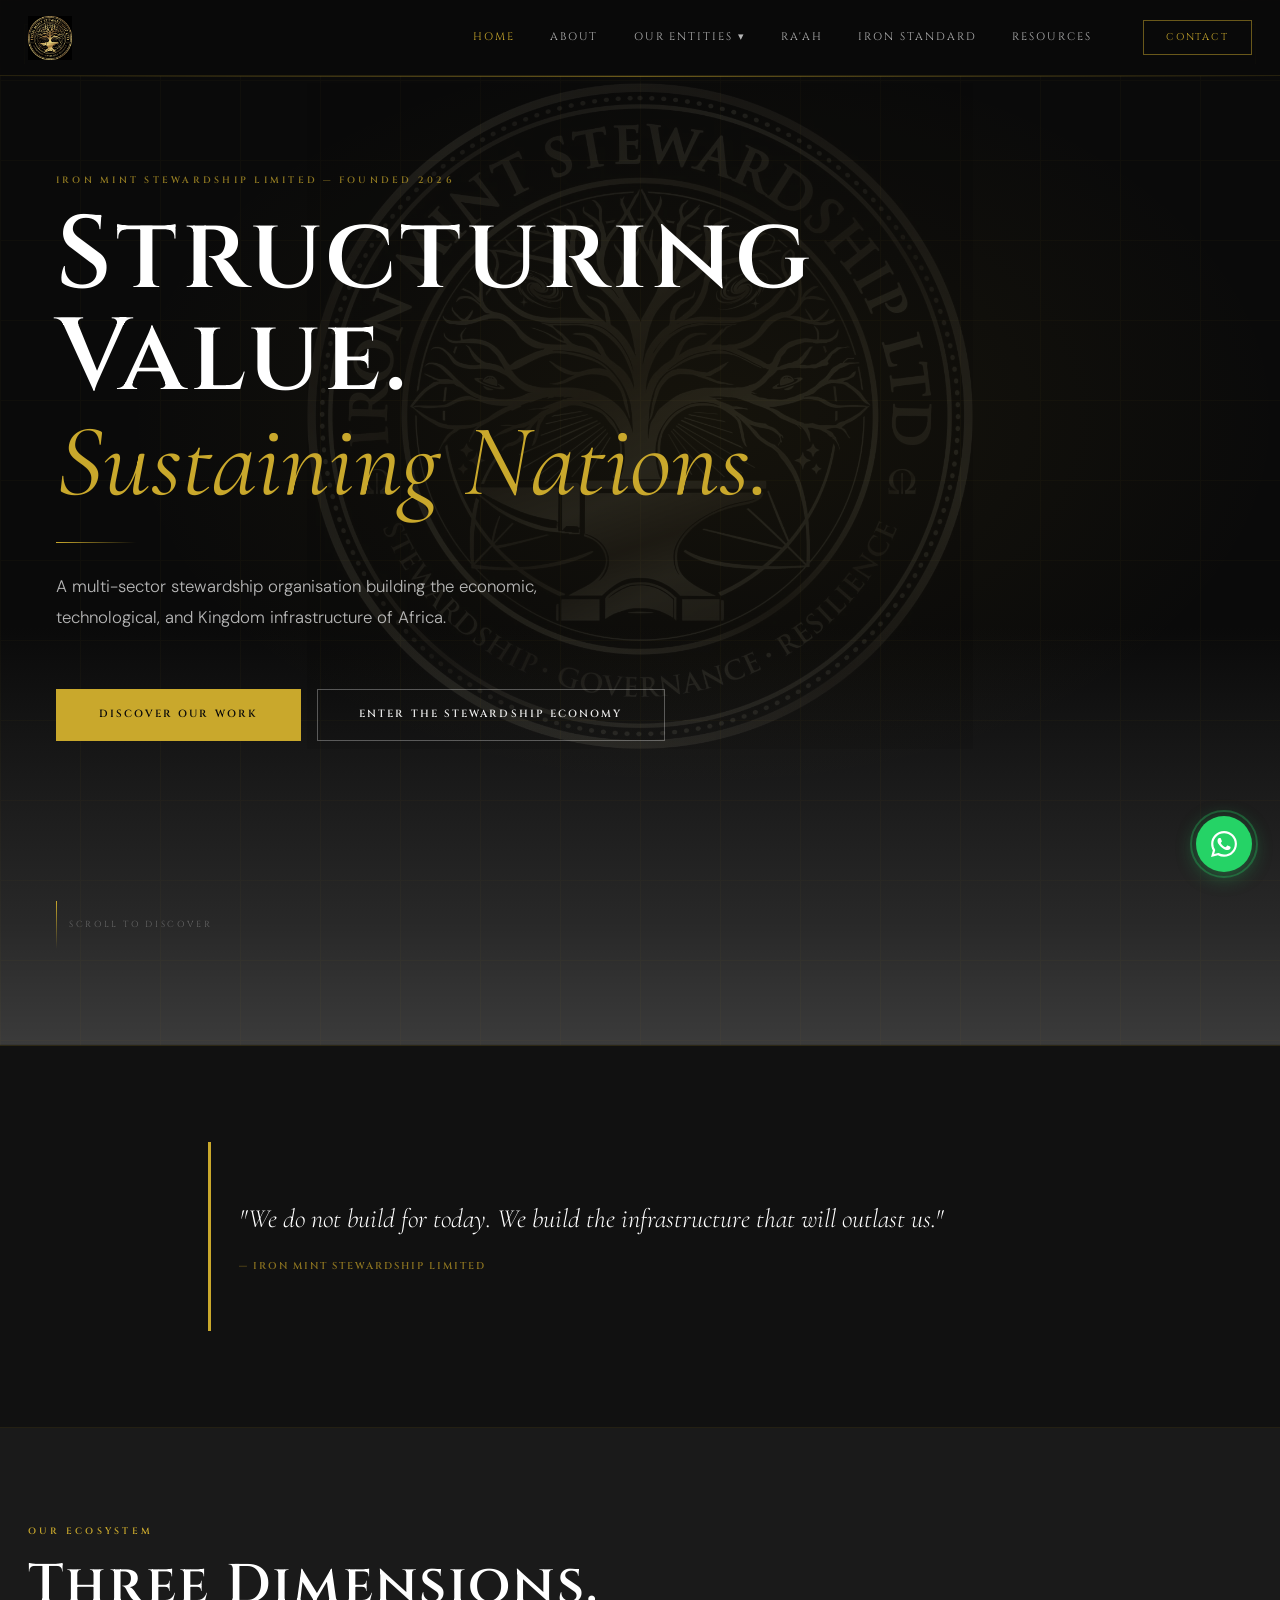
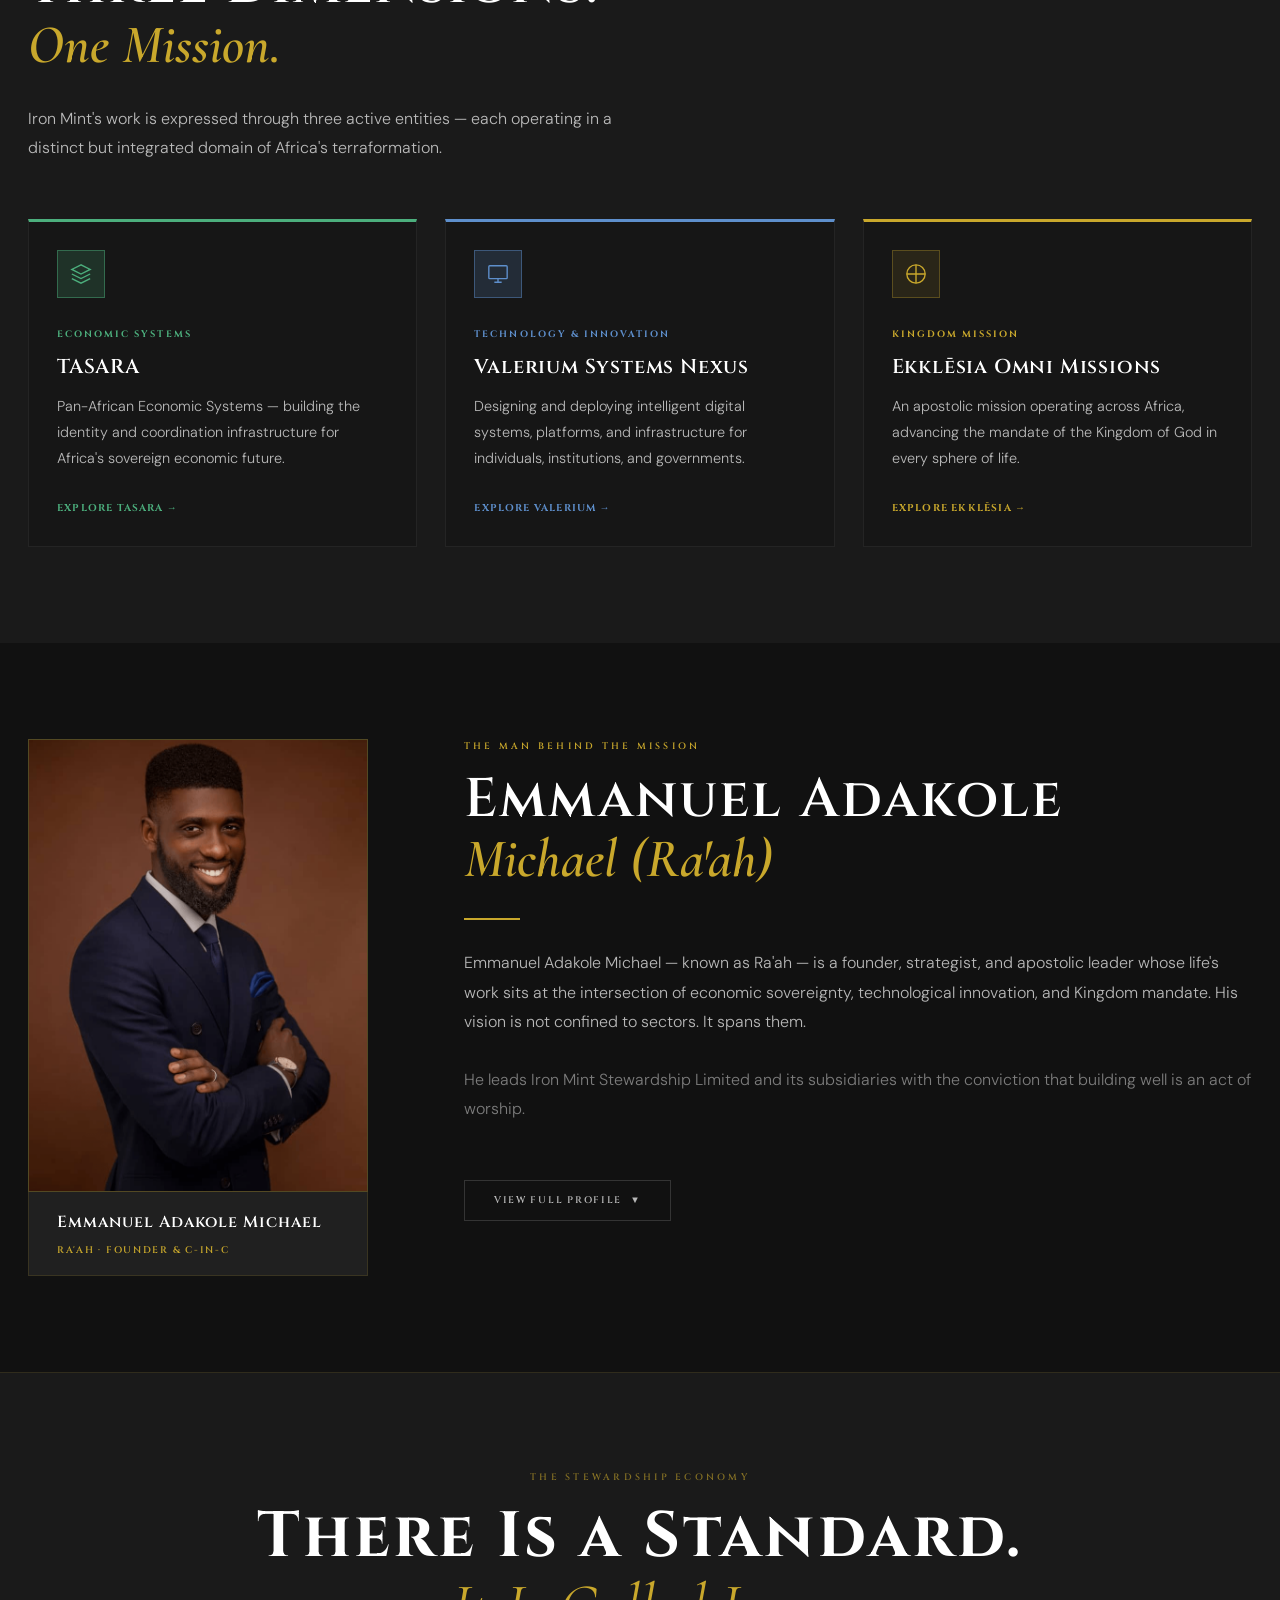
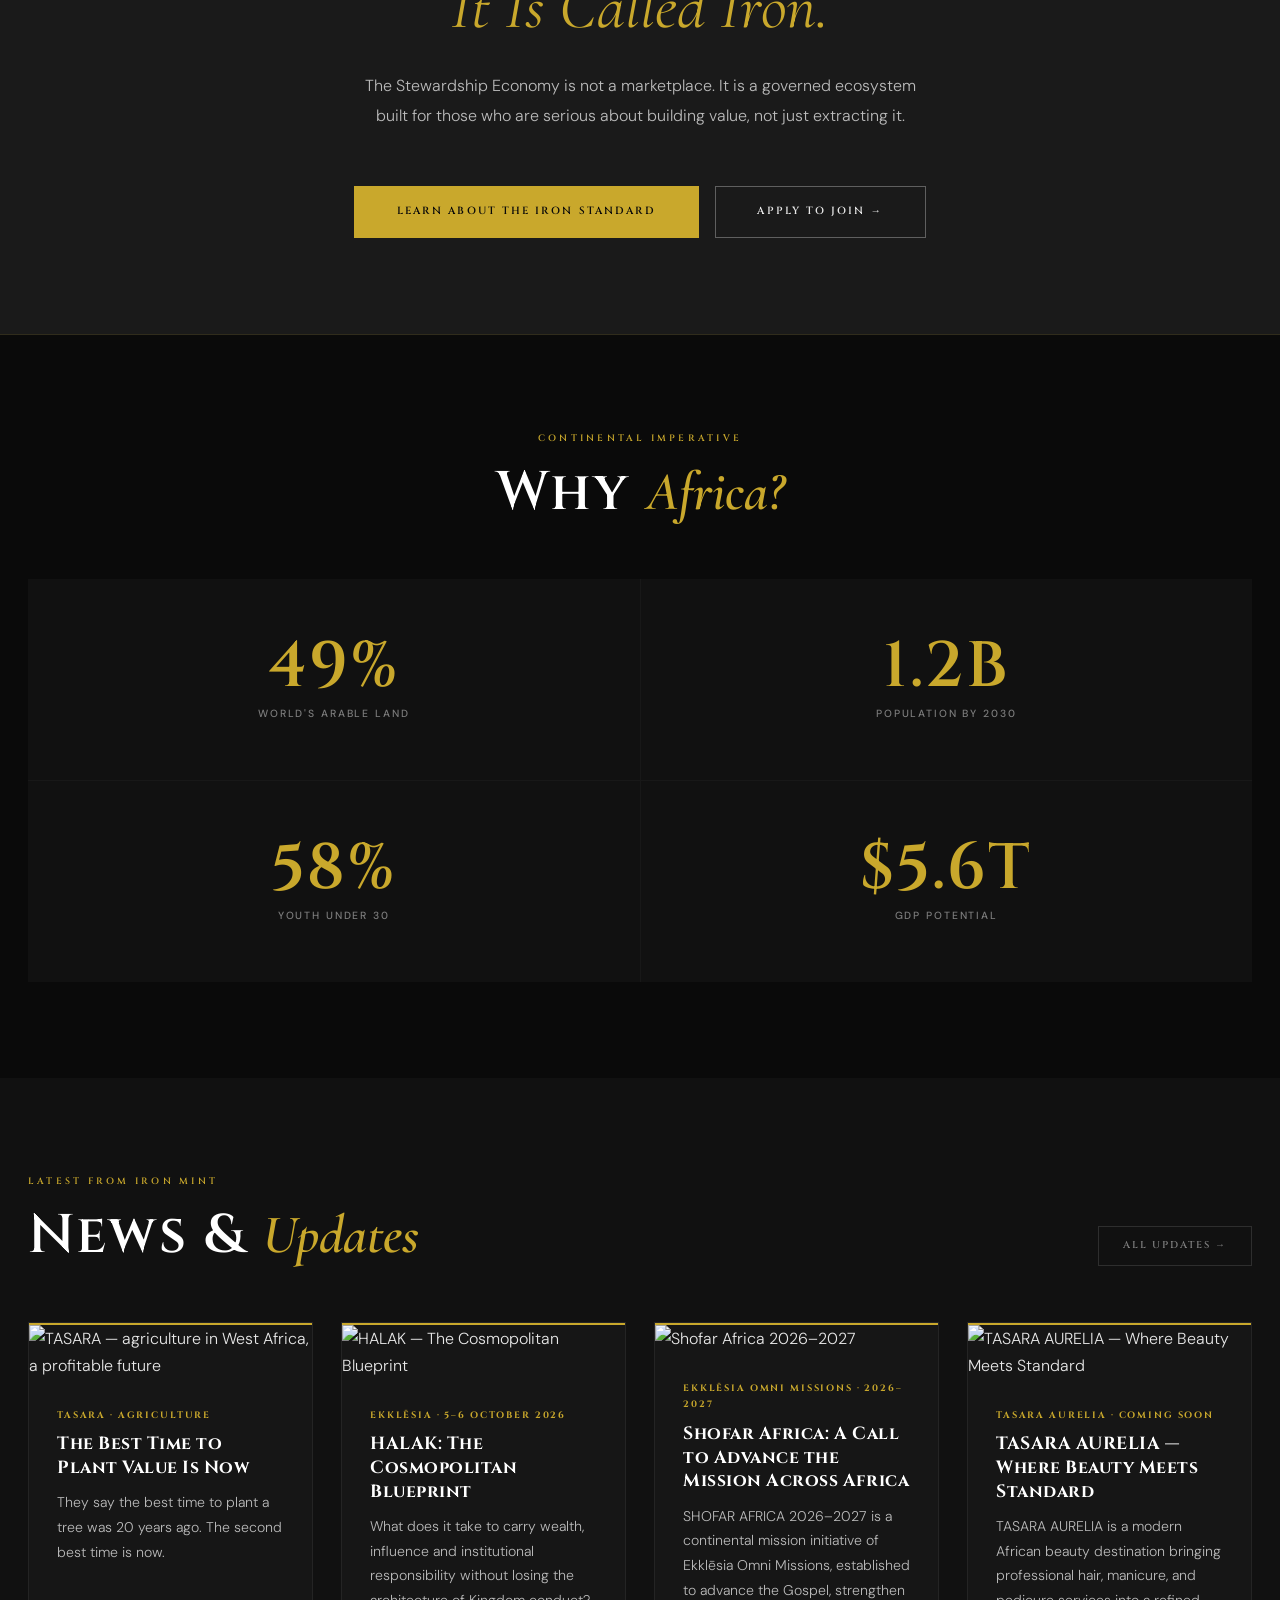
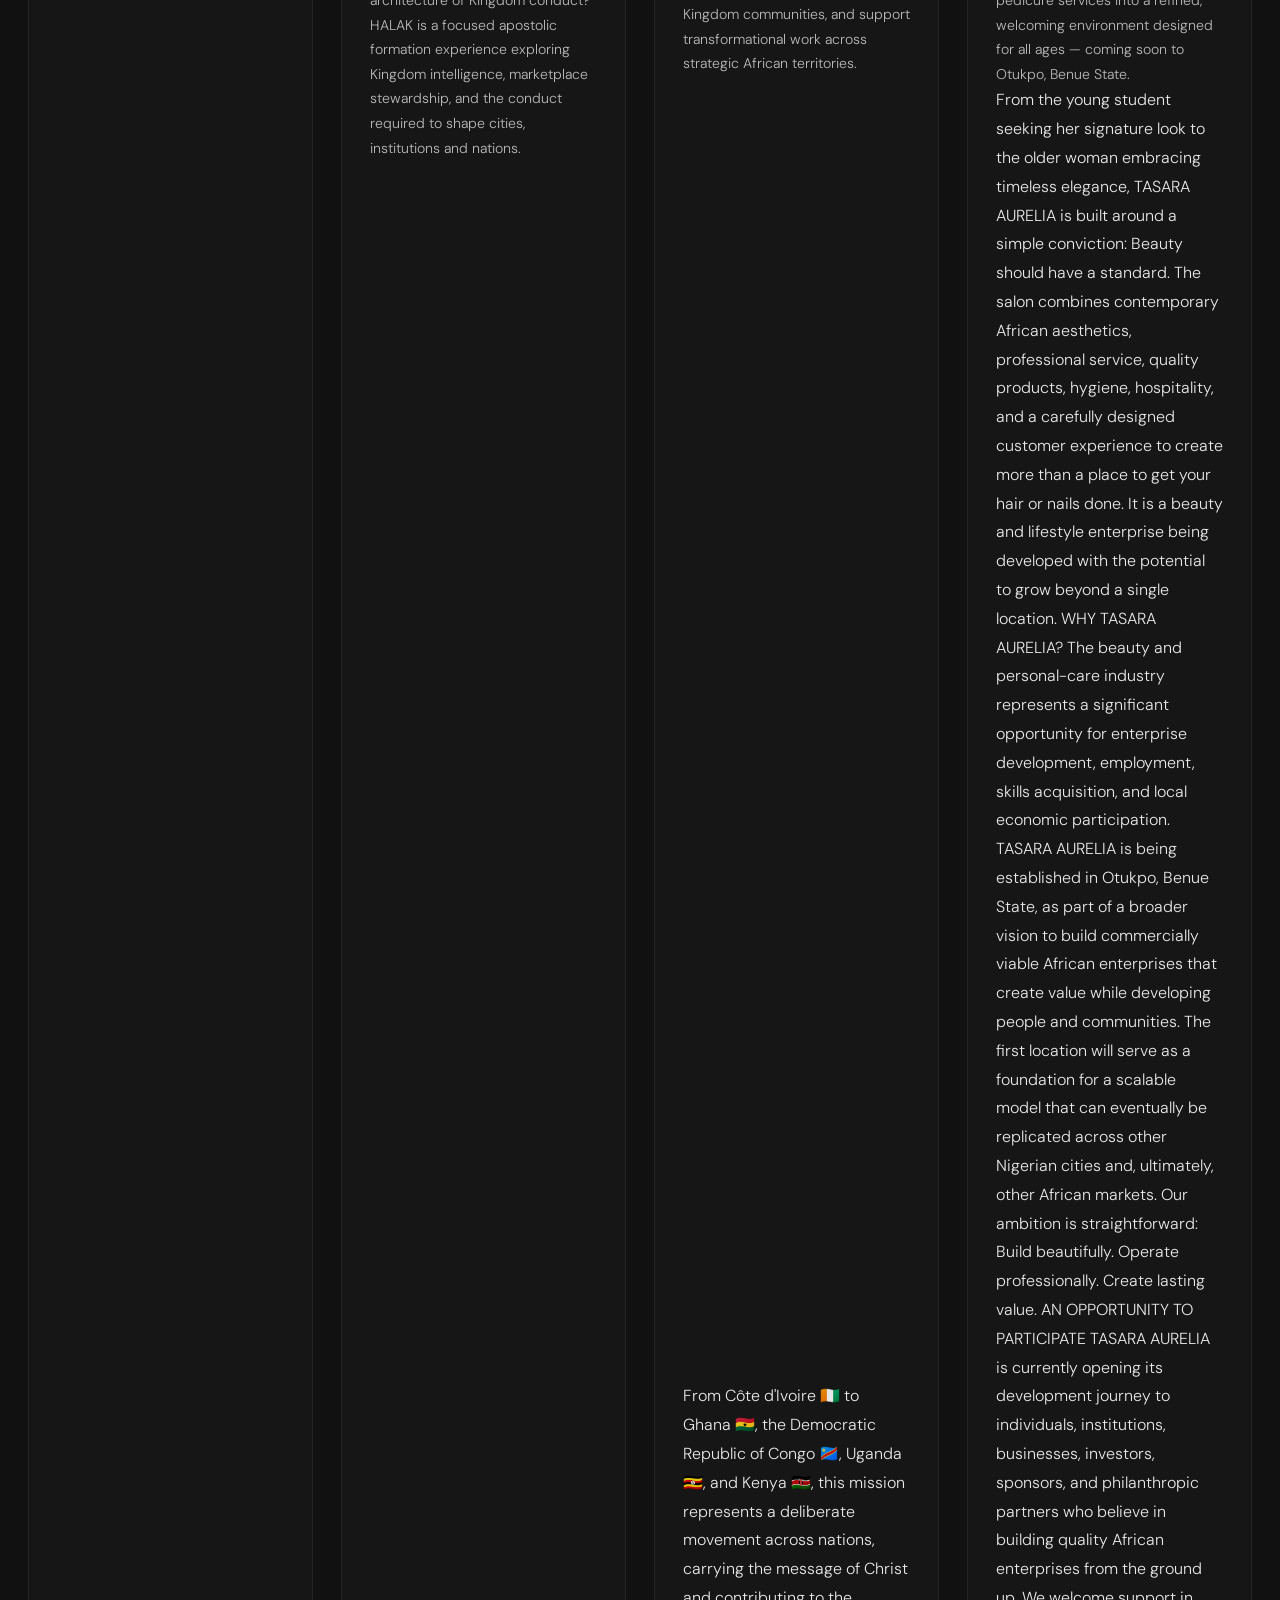
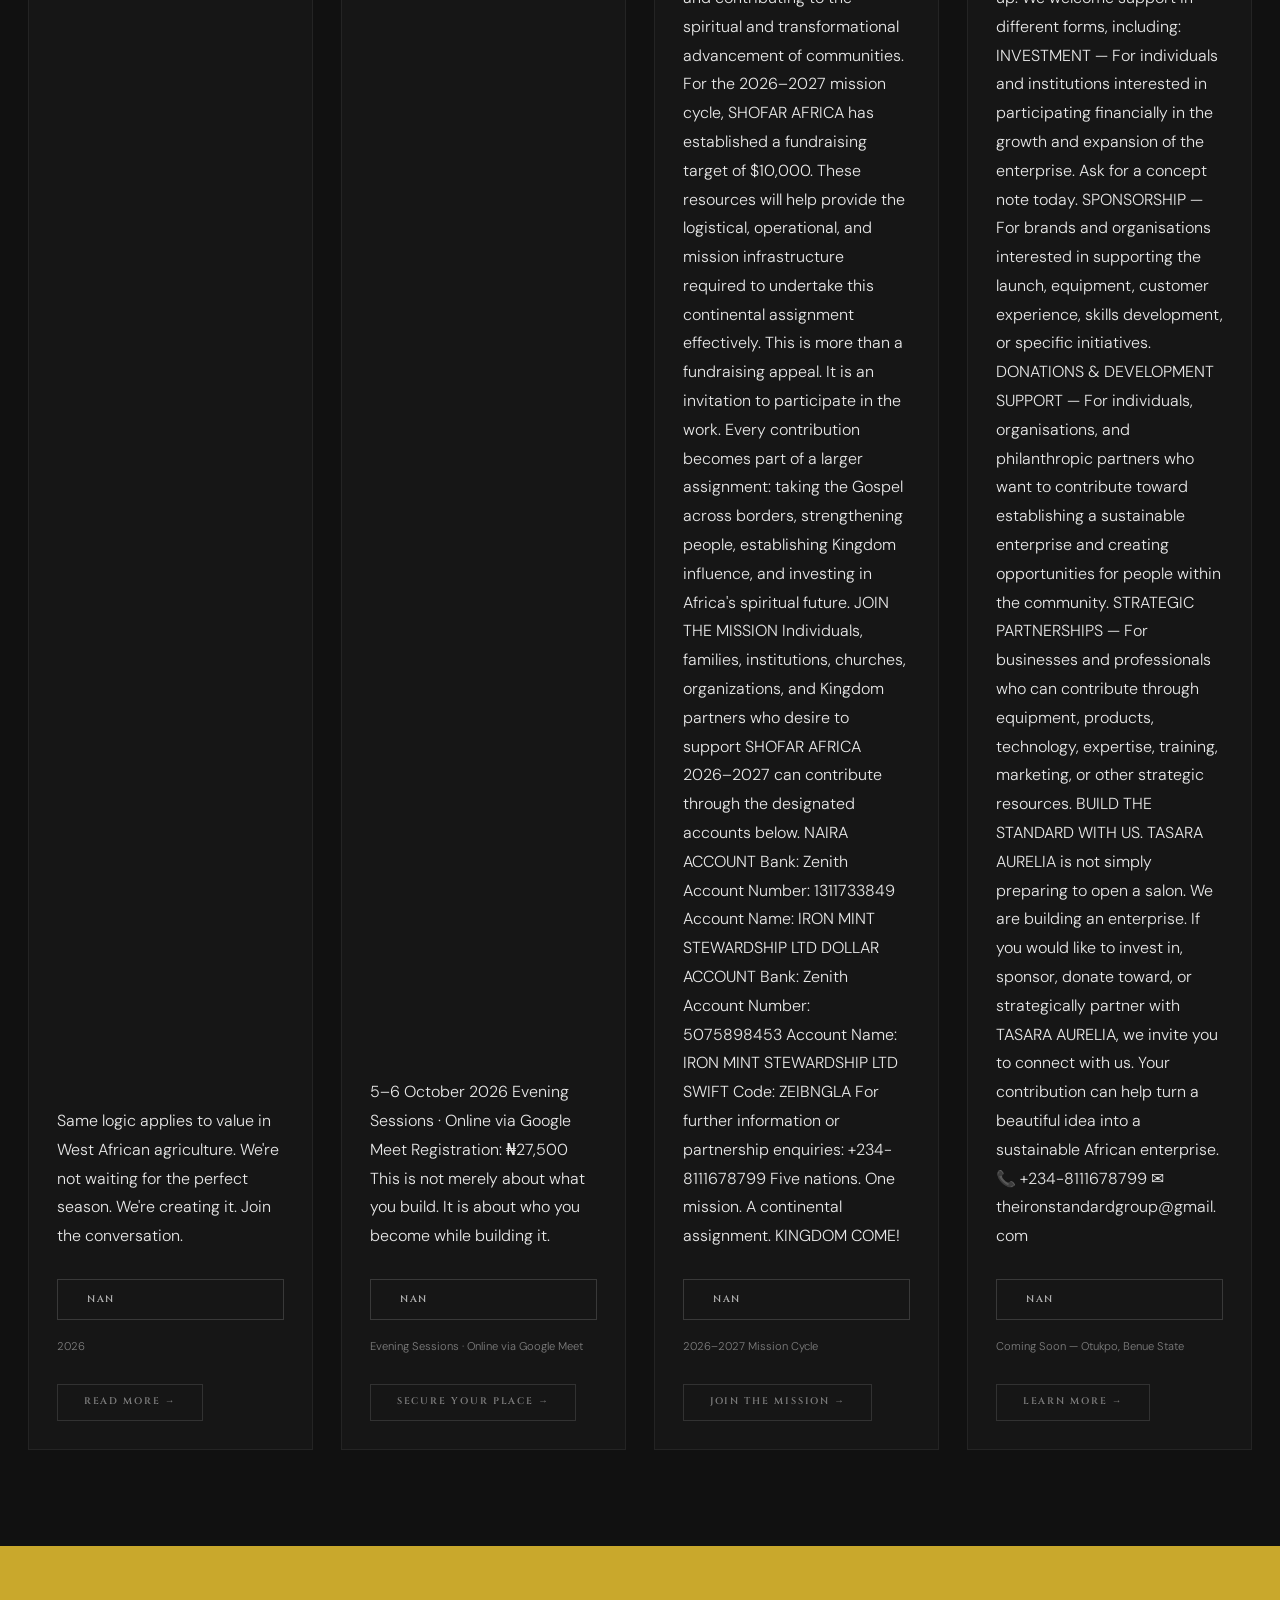
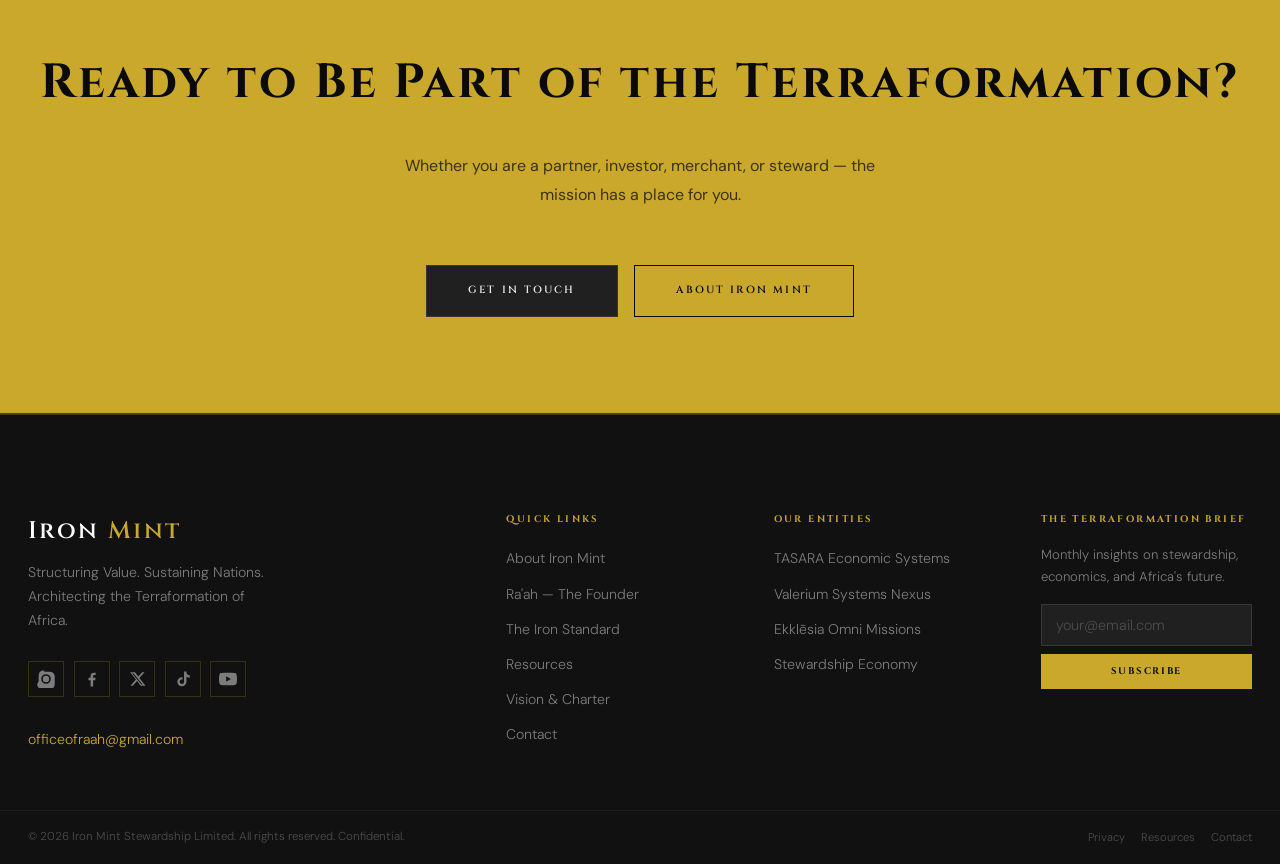
==== commit ef13fb2c: "Update index.html" ====
--- a/index.html
+++ b/index.html
@@ -228,40 +228,148 @@
         </div>
         <a href="connect.html#insights" class="btn btn-ghost">All Updates →</a>
       </div>
-      <div class="grid-3">
+      <div class="grid-4">
         <article class="news-card" data-reveal>
+          <div class="news-card-image">
+            <img src="image/NEWS/news-tasara-agriculture.webp" alt="TASARA — agriculture in West Africa, a profitable future" loading="lazy" />
+          </div>
           <div class="news-card-body">
-            <p class="news-tag">Iron Mint · June 2026</p>
-            <h3 class="news-title">Corporate Charter Ratified — Iron Mint Officially Launched</h3>
-            <p class="news-excerpt">The full Corporate Charter &amp; Constitution of Iron Mint Stewardship Limited has been signed and ratified, marking the formal beginning of the terraformation mission.</p>
-            <p class="news-date">June 2026</p>
+            <p class="news-tag">TASARA · Agriculture</p>
+            <h3 class="news-title">The Best Time to Plant Value Is Now</h3>
+            <p class="news-excerpt">They say the best time to plant a tree was 20 years ago. The second best time is now.</p>
+            <div class="news-expand-content" id="news-expand-1">
+              <p>Same logic applies to value in West African agriculture.
+
+We're not waiting for the perfect season. We're creating it.
+
+Join the conversation.</p>
+            </div>
+            <button class="btn-expand btn-expand-sm news-expand-btn" data-target="news-expand-1" aria-expanded="false">
+              <span class="expand-text">View More</span>
+              <span class="expand-arrow">▼</span>
+            </button>
+            <p class="news-date">2026</p>
           </div>
           <div style="padding:0 var(--sp-md) var(--sp-md);">
-            <a href="connect.html" class="btn btn-ghost btn-sm"
-               data-wa-message="Hello Iron Mint, I'd like to learn more about your recent launch and charter.">Read More →</a>
+            <a href="tasara.html" class="btn btn-ghost btn-sm"
+               data-wa-message="Hello Iron Mint, I'd like to learn more about the agriculture opportunity in West Africa.">Read More →</a>
           </div>
         </article>
         <article class="news-card" data-reveal data-reveal-delay="1">
+          <div class="news-card-image">
+            <img src="image/NEWS/news-halak.webp" alt="HALAK — The Cosmopolitan Blueprint" loading="lazy" />
+          </div>
           <div class="news-card-body">
-            <p class="news-tag">Stewardship Economy · 2026</p>
-            <h3 class="news-title">The Stewardship Economy — Now Onboarding Merchant Stewards</h3>
-            <p class="news-excerpt">TASARA's first active expression is live. The Stewardship Economy is accepting authorised merchant stewards across all four participation tiers.</p>
-            <p class="news-date">2026</p>
+            <p class="news-tag">Ekklēsia · 5–6 October 2026</p>
+            <h3 class="news-title">HALAK: The Cosmopolitan Blueprint</h3>
+            <p class="news-excerpt">What does it take to carry wealth, influence and institutional responsibility without losing the architecture of Kingdom conduct? HALAK is a focused apostolic formation experience exploring Kingdom intelligence, marketplace stewardship, and the conduct required to shape cities, institutions and nations.</p>
+            <div class="news-expand-content" id="news-expand-2">
+              <p>5–6 October 2026
+Evening Sessions · Online via Google Meet
+Registration: ₦27,500
+
+This is not merely about what you build.
+
+It is about who you become while building it.</p>
+            </div>
+            <button class="btn-expand btn-expand-sm news-expand-btn" data-target="news-expand-2" aria-expanded="false">
+              <span class="expand-text">View More</span>
+              <span class="expand-arrow">▼</span>
+            </button>
+            <p class="news-date">Evening Sessions · Online via Google Meet</p>
           </div>
           <div style="padding:0 var(--sp-md) var(--sp-md);">
-            <a href="iron-standard.html" class="btn btn-ghost btn-sm">Learn More →</a>
+            <a href="https://selar.com/9j3k080z78" target="_blank" rel="noopener noreferrer" class="btn btn-ghost btn-sm">Secure Your Place →</a>
           </div>
         </article>
         <article class="news-card" data-reveal data-reveal-delay="2">
+          <div class="news-card-image">
+            <img src="image/NEWS/news-shofar-africa.webp" alt="Shofar Africa 2026–2027" loading="lazy" />
+          </div>
           <div class="news-card-body">
-            <p class="news-tag">Ekklēsia · January 2027</p>
-            <h3 class="news-title">Shofar Africa: Kingdom Come — Uganda Conference Announced</h3>
-            <p class="news-excerpt">A two-week apostolic and spiritual leadership conference on Kingdom stewardship. Registration interest now open for Kampala, January 2027.</p>
-            <p class="news-date">Upcoming — January 2027</p>
+            <p class="news-tag">Ekklēsia Omni Missions · 2026–2027</p>
+            <h3 class="news-title">Shofar Africa: A Call to Advance the Mission Across Africa</h3>
+            <p class="news-excerpt">SHOFAR AFRICA 2026–2027 is a continental mission initiative of Ekklēsia Omni Missions, established to advance the Gospel, strengthen Kingdom communities, and support transformational work across strategic African territories.</p>
+            <div class="news-expand-content" id="news-expand-3">
+              <p>From Côte d'Ivoire 🇨🇮 to Ghana 🇬🇭, the Democratic Republic of Congo 🇨🇩, Uganda 🇺🇬, and Kenya 🇰🇪, this mission represents a deliberate movement across nations, carrying the message of Christ and contributing to the spiritual and transformational advancement of communities.
+
+For the 2026–2027 mission cycle, SHOFAR AFRICA has established a fundraising target of $10,000. These resources will help provide the logistical, operational, and mission infrastructure required to undertake this continental assignment effectively.
+
+This is more than a fundraising appeal. It is an invitation to participate in the work. Every contribution becomes part of a larger assignment: taking the Gospel across borders, strengthening people, establishing Kingdom influence, and investing in Africa's spiritual future.
+
+JOIN THE MISSION
+Individuals, families, institutions, churches, organizations, and Kingdom partners who desire to support SHOFAR AFRICA 2026–2027 can contribute through the designated accounts below.
+
+NAIRA ACCOUNT
+Bank: Zenith
+Account Number: 1311733849
+Account Name: IRON MINT STEWARDSHIP LTD
+
+DOLLAR ACCOUNT
+Bank: Zenith
+Account Number: 5075898453
+Account Name: IRON MINT STEWARDSHIP LTD
+SWIFT Code: ZEIBNGLA
+
+For further information or partnership enquiries: +234-8111678799
+
+Five nations. One mission. A continental assignment. KINGDOM COME!</p>
+            </div>
+            <button class="btn-expand btn-expand-sm news-expand-btn" data-target="news-expand-3" aria-expanded="false">
+              <span class="expand-text">View More</span>
+              <span class="expand-arrow">▼</span>
+            </button>
+            <p class="news-date">2026–2027 Mission Cycle</p>
           </div>
           <div style="padding:0 var(--sp-md) var(--sp-md);">
-            <a class="btn btn-ghost btn-sm"
-               data-wa-message="Hello Iron Mint, I am interested in the Shofar Africa Kingdom Come conference in Uganda, January 2027.">Register Interest →</a>
+            <a href="ekklesia.html" class="btn btn-ghost btn-sm"
+               data-wa-message="Hello, I am interested in partnering with Shofar Africa 2026-2027.">Join the Mission →</a>
+          </div>
+        </article>
+        <article class="news-card" data-reveal data-reveal-delay="3">
+          <div class="news-card-image">
+            <img src="image/NEWS/news-tasara-aurelia.webp" alt="TASARA AURELIA — Where Beauty Meets Standard" loading="lazy" />
+          </div>
+          <div class="news-card-body">
+            <p class="news-tag">TASARA Aurelia · Coming Soon</p>
+            <h3 class="news-title">TASARA AURELIA — Where Beauty Meets Standard</h3>
+            <p class="news-excerpt">TASARA AURELIA is a modern African beauty destination bringing professional hair, manicure, and pedicure services into a refined, welcoming environment designed for all ages — coming soon to Otukpo, Benue State.</p>
+            <div class="news-expand-content" id="news-expand-4">
+              <p>From the young student seeking her signature look to the older woman embracing timeless elegance, TASARA AURELIA is built around a simple conviction: Beauty should have a standard.
+
+The salon combines contemporary African aesthetics, professional service, quality products, hygiene, hospitality, and a carefully designed customer experience to create more than a place to get your hair or nails done. It is a beauty and lifestyle enterprise being developed with the potential to grow beyond a single location.
+
+WHY TASARA AURELIA?
+The beauty and personal-care industry represents a significant opportunity for enterprise development, employment, skills acquisition, and local economic participation. TASARA AURELIA is being established in Otukpo, Benue State, as part of a broader vision to build commercially viable African enterprises that create value while developing people and communities. The first location will serve as a foundation for a scalable model that can eventually be replicated across other Nigerian cities and, ultimately, other African markets.
+
+Our ambition is straightforward: Build beautifully. Operate professionally. Create lasting value.
+
+AN OPPORTUNITY TO PARTICIPATE
+TASARA AURELIA is currently opening its development journey to individuals, institutions, businesses, investors, sponsors, and philanthropic partners who believe in building quality African enterprises from the ground up. We welcome support in different forms, including:
+
+INVESTMENT — For individuals and institutions interested in participating financially in the growth and expansion of the enterprise. Ask for a concept note today.
+
+SPONSORSHIP — For brands and organisations interested in supporting the launch, equipment, customer experience, skills development, or specific initiatives.
+
+DONATIONS & DEVELOPMENT SUPPORT — For individuals, organisations, and philanthropic partners who want to contribute toward establishing a sustainable enterprise and creating opportunities for people within the community.
+
+STRATEGIC PARTNERSHIPS — For businesses and professionals who can contribute through equipment, products, technology, expertise, training, marketing, or other strategic resources.
+
+BUILD THE STANDARD WITH US.
+TASARA AURELIA is not simply preparing to open a salon. We are building an enterprise. If you would like to invest in, sponsor, donate toward, or strategically partner with TASARA AURELIA, we invite you to connect with us. Your contribution can help turn a beautiful idea into a sustainable African enterprise.
+
+📞 +234-8111678799
+✉️ theironstandardgroup@gmail.com</p>
+            </div>
+            <button class="btn-expand btn-expand-sm news-expand-btn" data-target="news-expand-4" aria-expanded="false">
+              <span class="expand-text">View More</span>
+              <span class="expand-arrow">▼</span>
+            </button>
+            <p class="news-date">Coming Soon — Otukpo, Benue State</p>
+          </div>
+          <div style="padding:0 var(--sp-md) var(--sp-md);">
+            <a href="tasara.html" class="btn btn-ghost btn-sm"
+               data-wa-message="Hello, I'd like to learn more about investing in or partnering with TASARA AURELIA.">Learn More →</a>
           </div>
         </article>
       </div>
